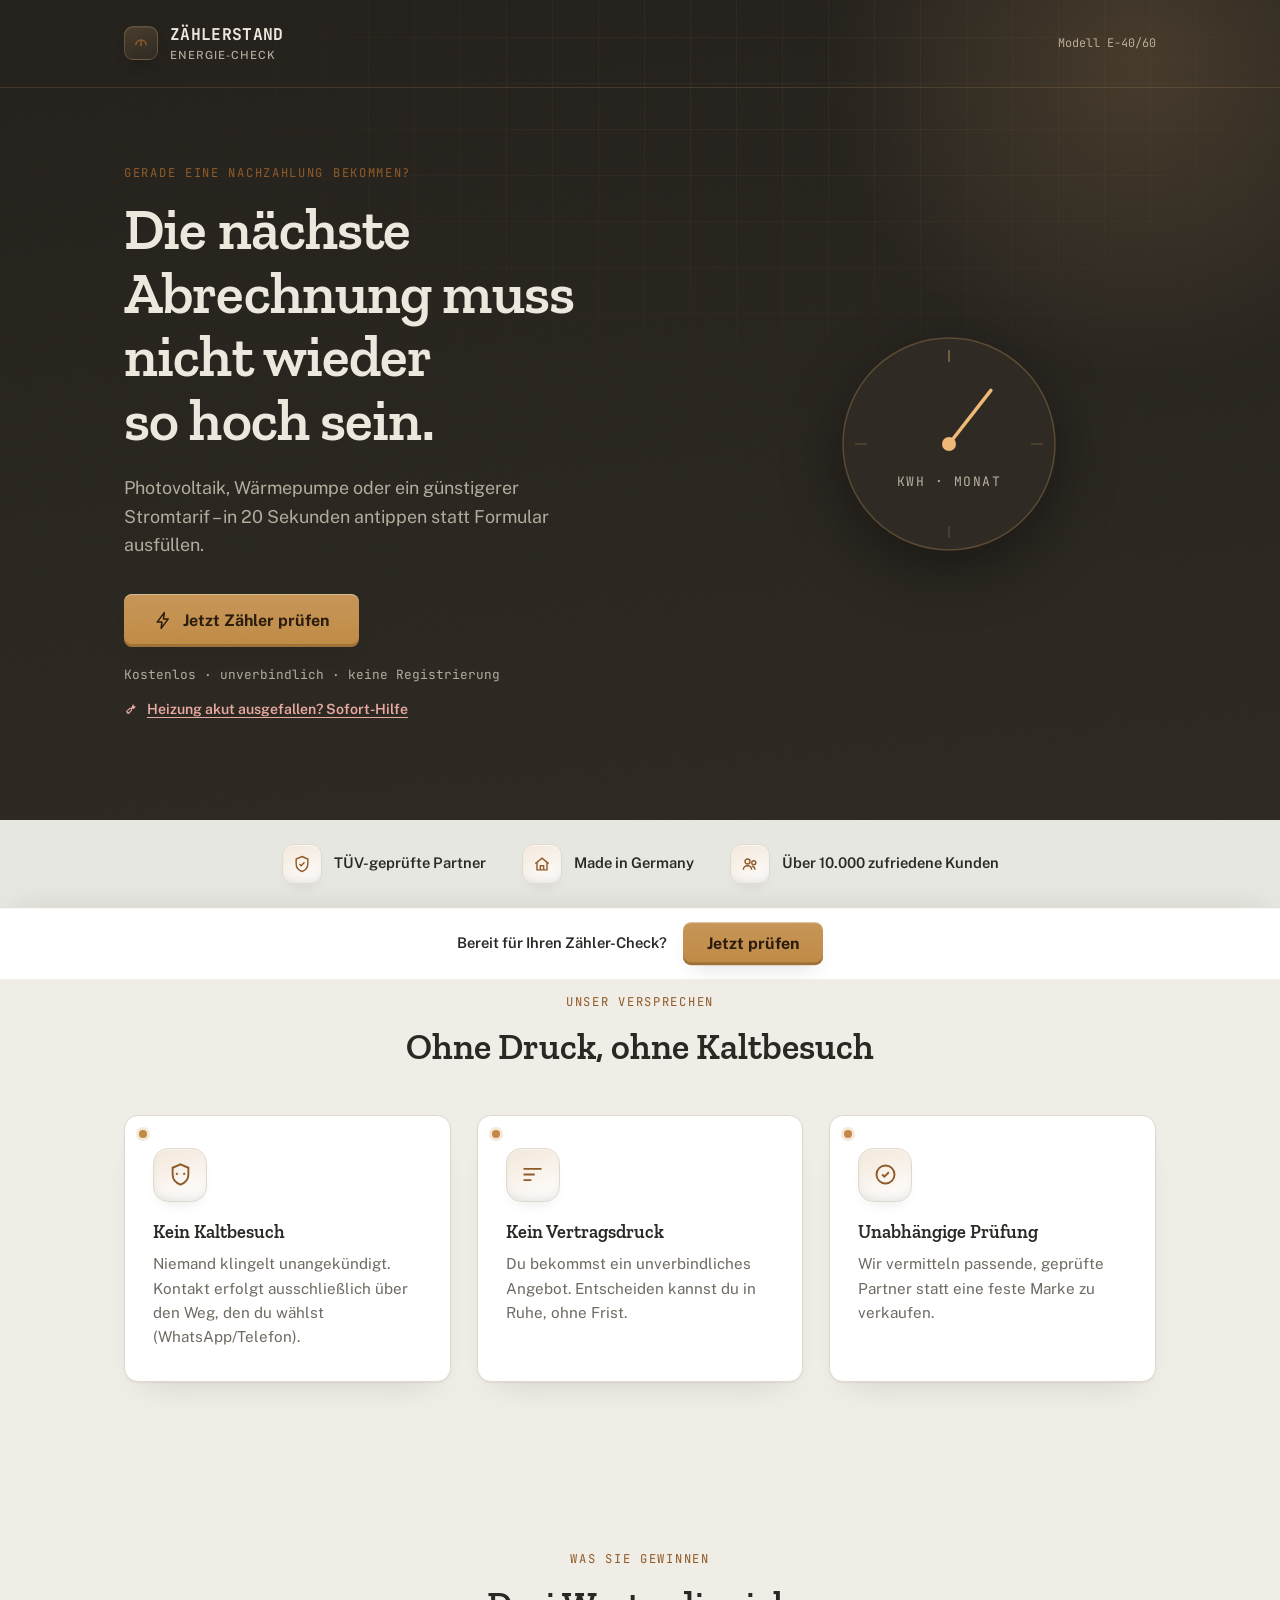
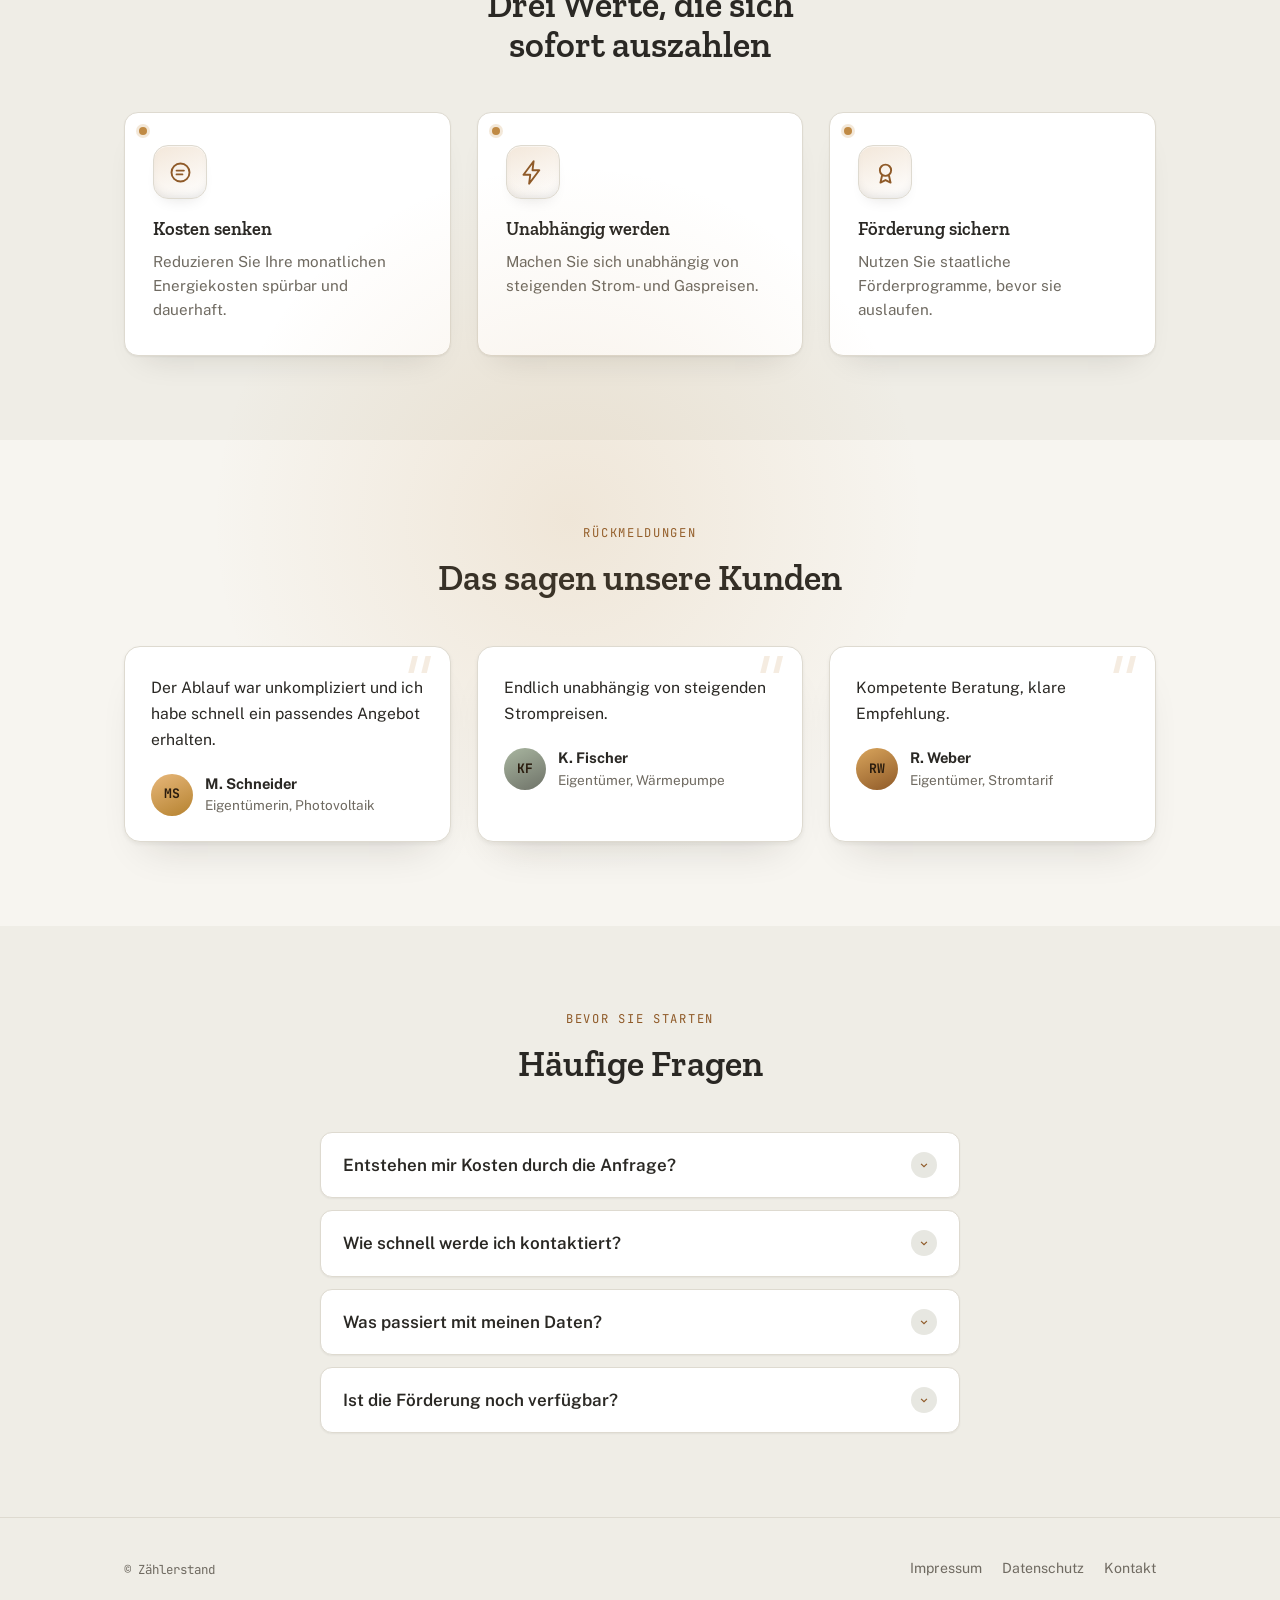
==== public_html/index.html @ 04b2b4ef "Initial commit: Lead-Generator Energie Sofort-Check-Landingpage, PHP/MySQL-Backend mit Qualifizierun" ====
<!doctype html>
<html lang="de">
<head>
<meta charset="utf-8">
<meta name="viewport" content="width=device-width, initial-scale=1">
<title>Zählerstand — Energiekosten senken, in 20 Sekunden geprüft</title>
<meta name="description" content="Finden Sie in 20 Sekunden heraus, ob Sie für Photovoltaik, Wärmepumpe oder einen günstigeren Stromtarif qualifiziert sind.">
<link rel="preconnect" href="https://fonts.googleapis.com">
<link rel="preconnect" href="https://fonts.gstatic.com" crossorigin>
<link href="https://fonts.googleapis.com/css2?family=Zilla+Slab:wght@500;600;700&family=Public+Sans:wght@400;500;600;700&family=JetBrains+Mono:wght@500;700&display=swap" rel="stylesheet">
<link rel="stylesheet" href="assets/css/style.css">

<!-- WhatsApp-Nummer des Vertriebs, international ohne "+" (siehe config/config.php "whatsapp.number") -->
<script>
  window.LEAD_WHATSAPP_NUMMER = "4915112345678"; // TODO: echte Nummer eintragen
</script>

<!-- Tracking: leer lassen = deaktiviert. IDs eintragen, um Meta Pixel / Google Ads
     zu aktivieren (lädt erst nach Cookie-Einwilligung, siehe assets/js/tracking.js) -->
<script>
  window.META_PIXEL_ID = ""; // z.B. "1234567890123456"
  window.GOOGLE_ADS_ID = ""; // z.B. "AW-123456789"
  window.GOOGLE_ADS_CONVERSION_LABEL = ""; // aus Google Ads > Conversions > Tag-Einrichtung
</script>
</head>
<body>

<div class="panel-top">
  <header class="nameplate">
    <div class="container">
      <div class="wordmark">
        <span class="icon-plate mark on-dark">
          <svg viewBox="0 0 24 24" fill="none" stroke="currentColor" stroke-width="1.8"><path d="M5 15a7 7 0 0 1 14 0"/><line x1="12" y1="15" x2="12" y2="9"/><circle cx="12" cy="15" r="1.2" fill="currentColor" stroke="none"/></svg>
        </span>
        <span>ZÄHLERSTAND<small>Energie-Check</small></span>
      </div>
      <span class="model-tag">Modell&nbsp;E&#8209;40/60</span>
    </div>
  </header>

  <header class="hero">
    <div class="container">
      <div>
        <span class="eyebrow" id="hero-eyebrow">Kostenlose Vor-Ort-Prüfung</span>
        <h1 id="hero-headline">Ihr Zählerstand verrät mehr, als Sie denken.</h1>
        <p class="subheadline" id="hero-subheadline">Photovoltaik, Wärmepumpe oder ein günstigerer Stromtarif – in 20 Sekunden antippen statt Formular ausfüllen.</p>
        <button type="button" class="btn btn-primary" id="start-sofort-check">
          <svg viewBox="0 0 24 24" width="19" height="19" fill="none" stroke="currentColor" stroke-width="1.9"><path d="M13 2 4 14h6l-1 8 9-12h-6z" stroke-linejoin="round" stroke-linecap="round"/></svg>
          Jetzt Zähler prüfen
        </button>
        <div class="hero-note">Kostenlos · unverbindlich · keine Registrierung</div>
        <button type="button" class="notfall-link" id="start-notfall">
          <svg viewBox="0 0 24 24" width="15" height="15" fill="none" stroke="currentColor" stroke-width="1.8"><path d="M14.7 6.3a4 4 0 0 1-5.4 5.4L4 17l3 3 5.3-5.3a4 4 0 0 1 5.4-5.4l-2.6 2.6-2-2z" stroke-linejoin="round" stroke-linecap="round"/></svg>
          Heizung akut ausgefallen? Sofort-Hilfe
        </button>
        <p class="sc-social-proof" id="social-proof-counter" hidden></p>
      </div>
      <div class="readout-dial" aria-hidden="true">
        <svg width="240" height="240" viewBox="0 0 240 240">
          <circle cx="120" cy="120" r="106" fill="var(--panel-dark-2)" stroke="rgba(239,184,118,0.25)" stroke-width="1.5"/>
          <g stroke="rgba(239,184,118,0.35)" stroke-width="2">
            <line x1="120" y1="26" x2="120" y2="38"/>
            <line x1="120" y1="202" x2="120" y2="214" opacity="0.4"/>
            <line x1="26" y1="120" x2="38" y2="120" opacity="0.4"/>
            <line x1="202" y1="120" x2="214" y2="120" opacity="0.4"/>
          </g>
          <g style="transform: rotate(38deg); transform-origin: 120px 120px;">
            <line x1="120" y1="120" x2="120" y2="52" stroke="#EFB876" stroke-width="3.5" stroke-linecap="round"/>
          </g>
          <circle cx="120" cy="120" r="7" fill="#EFB876"/>
          <text x="120" y="162" text-anchor="middle" font-family="'JetBrains Mono', monospace" font-size="13" fill="#B7AF9E" letter-spacing="1.5">KWH · MONAT</text>
        </svg>
      </div>
    </div>
  </header>
</div>

<section class="trust-bar">
  <div class="container trust-items">
    <span class="trust-item">
      <span class="icon-plate sm"><svg viewBox="0 0 24 24" fill="none" stroke="currentColor" stroke-width="1.7"><path d="M12 3l7 3v6c0 4.5-3 7.5-7 9-4-1.5-7-4.5-7-9V6z"/><path d="M9 12l2 2 4-4"/></svg></span>
      TÜV-geprüfte Partner
    </span>
    <span class="trust-item">
      <span class="icon-plate sm"><svg viewBox="0 0 24 24" fill="none" stroke="currentColor" stroke-width="1.7"><path d="M4 11.5 12 5l8 6.5"/><path d="M6 10v9h12v-9"/><path d="M10 19v-5h4v5"/></svg></span>
      Made in Germany
    </span>
    <span class="trust-item">
      <span class="icon-plate sm"><svg viewBox="0 0 24 24" fill="none" stroke="currentColor" stroke-width="1.7"><circle cx="9" cy="9" r="3"/><circle cx="16.5" cy="10.5" r="2.4"/><path d="M4 19c0-2.8 2.2-5 5-5s5 2.2 5 5M14.2 14.5c2.2.3 3.8 2.2 3.8 4.5"/></svg></span>
      Über 10.000 zufriedene Kunden
    </span>
  </div>
</section>

<section class="section reveal">
  <div class="container">
    <div class="section-head">
      <span class="eyebrow">Unser Versprechen</span>
      <h2>Ohne Druck, ohne Kaltbesuch</h2>
    </div>
    <div class="benefits-grid">
      <div class="benefit-card">
        <span class="icon-plate"><svg viewBox="0 0 24 24" fill="none" stroke="currentColor" stroke-width="1.7"><path d="M12 3l7 3v6c0 4.5-3 7.5-7 9-4-1.5-7-4.5-7-9V6z"/><path d="M9.5 12l-1.5-1"/><path d="M14.5 12l1.5-1"/></svg></span>
        <h3>Kein Kaltbesuch</h3>
        <p>Niemand klingelt unangekündigt. Kontakt erfolgt ausschließlich über den Weg, den du wählst (WhatsApp/Telefon).</p>
      </div>
      <div class="benefit-card">
        <span class="icon-plate"><svg viewBox="0 0 24 24" fill="none" stroke="currentColor" stroke-width="1.7"><path d="M4 7h16M4 12h10M4 17h7"/></svg></span>
        <h3>Kein Vertragsdruck</h3>
        <p>Du bekommst ein unverbindliches Angebot. Entscheiden kannst du in Ruhe, ohne Frist.</p>
      </div>
      <div class="benefit-card">
        <span class="icon-plate"><svg viewBox="0 0 24 24" fill="none" stroke="currentColor" stroke-width="1.7"><circle cx="12" cy="12" r="8"/><path d="M9 12l2 2 4-4"/></svg></span>
        <h3>Unabhängige Prüfung</h3>
        <p>Wir vermitteln passende, geprüfte Partner statt eine feste Marke zu verkaufen.</p>
      </div>
    </div>
  </div>
</section>

<section class="section reveal">
  <div class="container">
    <div class="section-head">
      <span class="eyebrow">Was Sie gewinnen</span>
      <h2>Drei Werte, die sich sofort auszahlen</h2>
    </div>
    <div class="benefits-grid">
      <div class="benefit-card">
        <span class="icon-plate"><svg viewBox="0 0 24 24" fill="none" stroke="currentColor" stroke-width="1.7"><circle cx="12" cy="12" r="8"/><path d="M8.5 10.3h6.5M8.5 13.7h5.2" stroke-linecap="round"/></svg></span>
        <h3>Kosten senken</h3>
        <p>Reduzieren Sie Ihre monatlichen Energiekosten spürbar und dauerhaft.</p>
      </div>
      <div class="benefit-card">
        <span class="icon-plate"><svg viewBox="0 0 24 24" fill="none" stroke="currentColor" stroke-width="1.7"><path d="M13 2 4 14h6l-1 8 9-12h-6z" stroke-linejoin="round" stroke-linecap="round"/></svg></span>
        <h3>Unabhängig werden</h3>
        <p>Machen Sie sich unabhängig von steigenden Strom- und Gaspreisen.</p>
      </div>
      <div class="benefit-card">
        <span class="icon-plate"><svg viewBox="0 0 24 24" fill="none" stroke="currentColor" stroke-width="1.7"><circle cx="12" cy="10" r="5"/><path d="M9 14.5 7.5 21l4.5-2.3 4.5 2.3-1.5-6.5" stroke-linejoin="round"/></svg></span>
        <h3>Förderung sichern</h3>
        <p>Nutzen Sie staatliche Förderprogramme, bevor sie auslaufen.</p>
      </div>
    </div>
  </div>
</section>

<section class="section section--tint reveal">
  <div class="container">
    <div class="section-head">
      <span class="eyebrow">Rückmeldungen</span>
      <h2>Das sagen unsere Kunden</h2>
    </div>
    <div class="testimonials">
      <div class="stub">
        <span class="quote-mark">&rdquo;</span>
        <p class="quote">Der Ablauf war unkompliziert und ich habe schnell ein passendes Angebot erhalten.</p>
        <div class="stub-person">
          <span class="avatar" style="background: linear-gradient(155deg, #E7B77A, #B5822F);">MS</span>
          <span class="who"><strong>M. Schneider</strong><span>Eigentümerin, Photovoltaik</span></span>
        </div>
      </div>
      <div class="stub">
        <span class="quote-mark">&rdquo;</span>
        <p class="quote">Endlich unabhängig von steigenden Strompreisen.</p>
        <div class="stub-person">
          <span class="avatar" style="background: linear-gradient(155deg, #A9B6A0, #6E7268);">KF</span>
          <span class="who"><strong>K. Fischer</strong><span>Eigentümer, Wärmepumpe</span></span>
        </div>
      </div>
      <div class="stub">
        <span class="quote-mark">&rdquo;</span>
        <p class="quote">Kompetente Beratung, klare Empfehlung.</p>
        <div class="stub-person">
          <span class="avatar" style="background: linear-gradient(155deg, #D9A55C, #8F5A28);">RW</span>
          <span class="who"><strong>R. Weber</strong><span>Eigentümer, Stromtarif</span></span>
        </div>
      </div>
    </div>
  </div>
</section>

<section class="section reveal">
  <div class="container">
    <div class="section-head">
      <span class="eyebrow">Bevor Sie starten</span>
      <h2>Häufige Fragen</h2>
    </div>
    <div class="faq-panel">
      <details class="faq-item">
        <summary>Entstehen mir Kosten durch die Anfrage?<span class="faq-chevron"><svg viewBox="0 0 24 24" width="14" height="14" fill="none" stroke="currentColor" stroke-width="2"><path d="M7 10l5 5 5-5"/></svg></span></summary>
        <p>Nein, die Prüfung ist für Sie vollständig kostenlos und unverbindlich.</p>
      </details>
      <details class="faq-item">
        <summary>Wie schnell werde ich kontaktiert?<span class="faq-chevron"><svg viewBox="0 0 24 24" width="14" height="14" fill="none" stroke="currentColor" stroke-width="2"><path d="M7 10l5 5 5-5"/></svg></span></summary>
        <p>In der Regel meldet sich ein Berater innerhalb von 1–2 Werktagen telefonisch oder per WhatsApp bei Ihnen.</p>
      </details>
      <details class="faq-item">
        <summary>Was passiert mit meinen Daten?<span class="faq-chevron"><svg viewBox="0 0 24 24" width="14" height="14" fill="none" stroke="currentColor" stroke-width="2"><path d="M7 10l5 5 5-5"/></svg></span></summary>
        <p>Ihre Daten werden ausschließlich zur Bearbeitung Ihrer Anfrage verwendet. Details finden Sie in der <a href="datenschutz.html">Datenschutzerklärung</a>.</p>
      </details>
      <details class="faq-item">
        <summary>Ist die Förderung noch verfügbar?<span class="faq-chevron"><svg viewBox="0 0 24 24" width="14" height="14" fill="none" stroke="currentColor" stroke-width="2"><path d="M7 10l5 5 5-5"/></svg></span></summary>
        <p>Die Verfügbarkeit staatlicher Förderprogramme kann sich ändern – ein Berater prüft dies individuell für Sie.</p>
      </details>
    </div>
  </div>
</section>

<footer class="site-footer">
  <div class="container">
    <span class="credit">© Zählerstand</span>
    <nav>
      <a href="impressum.html">Impressum</a>
      <a href="datenschutz.html">Datenschutz</a>
      <a href="mailto:kontakt@example.de">Kontakt</a>
    </nav>
  </div>
</footer>

<!-- Sticky-CTA: erscheint erst, nachdem der Hero-Button aus dem Blickfeld ist -->
<div class="sticky-cta" id="sticky-cta">
  <span>Bereit für Ihren Zähler-Check?</span>
  <button type="button" class="btn btn-primary" id="sticky-cta-btn">Jetzt prüfen</button>
</div>

<!-- Sofort-Check: Vollbild-Tap-Ablauf statt klassischem Formular -->
<div class="sofort-check-overlay" id="sofort-check" hidden>
  <button type="button" class="sc-close" id="sc-close" aria-label="Schließen">✕</button>
  <div class="sc-progress"><span class="sc-progress-bar" id="sc-progress-bar"></span></div>

  <div class="sc-step" data-step="wohnsituation">
    <h2>Bist du Eigentümer:in deiner Immobilie?</h2>
    <div class="sc-tap-grid">
      <button type="button" class="sc-tap" data-value="eigentuemer">
        <span class="icon-plate sm"><svg viewBox="0 0 24 24" fill="none" stroke="currentColor" stroke-width="1.7"><path d="M4 11.5 12 5l8 6.5"/><path d="M6 10v9h12v-9"/><path d="M10 19v-5h4v5"/></svg></span>
        Ja, Eigentümer:in
      </button>
      <button type="button" class="sc-tap" data-value="mieter">
        <span class="icon-plate sm"><svg viewBox="0 0 24 24" fill="none" stroke="currentColor" stroke-width="1.7"><circle cx="8" cy="8" r="3.2"/><path d="M10.3 10.3 19 19m-3 0 2-2m-6-1 2-2"/></svg></span>
        Nein, Mieter:in
      </button>
    </div>
  </div>

  <div class="sc-step" data-step="baujahr" hidden>
    <h2>Baujahr deiner Immobilie?</h2>
    <p class="sc-sub">Damit wir passende Förderungen für dein Baujahr finden.</p>
    <div class="sc-tap-grid">
      <button type="button" class="sc-tap" data-value="vor-1980">vor 1980</button>
      <button type="button" class="sc-tap" data-value="1980-2000">1980–2000</button>
      <button type="button" class="sc-tap" data-value="nach-2000">nach 2000</button>
    </div>
  </div>

  <div class="sc-step" data-step="alter" hidden>
    <h2>Wie alt bist du?</h2>
    <div class="sc-tap-grid">
      <button type="button" class="sc-tap" data-value="unter40">unter 40</button>
      <button type="button" class="sc-tap" data-value="40-60">40–60</button>
      <button type="button" class="sc-tap" data-value="ueber60">über 60</button>
    </div>
  </div>

  <div class="sc-step" data-step="interesse" hidden>
    <h2>Woran hast du Interesse?</h2>
    <div class="sc-tap-grid">
      <button type="button" class="sc-tap" data-value="photovoltaik">
        <span class="icon-plate sm"><svg viewBox="0 0 24 24" fill="none" stroke="currentColor" stroke-width="1.7"><circle cx="12" cy="12" r="4"/><path d="M12 3v3M12 18v3M4 12h3M17 12h3M6 6l2 2M16 16l2 2M6 18l2-2M16 8l2-2" stroke-linecap="round"/></svg></span>
        Photovoltaik
      </button>
      <button type="button" class="sc-tap" data-value="waermepumpe">
        <span class="icon-plate sm"><svg viewBox="0 0 24 24" fill="none" stroke="currentColor" stroke-width="1.7"><path d="M12 3c2.8 3.6-2.6 4.6-1 8.2 1.4 2.9 4.2 1.5 3.6-1.7 1.8 1.4 2.3 5.4-1.3 7.2-4.4 2.4-8-.9-7.1-5.3.5-2.2 1.8-4 5.8-8.4z"/></svg></span>
        Wärmepumpe
      </button>
      <button type="button" class="sc-tap" data-value="stromtarif">
        <span class="icon-plate sm"><svg viewBox="0 0 24 24" fill="none" stroke="currentColor" stroke-width="1.7"><path d="M13 2 4 14h6l-1 8 9-12h-6z" stroke-linejoin="round" stroke-linecap="round"/></svg></span>
        Stromtarif
      </button>
      <button type="button" class="sc-tap" data-value="landwirtschaft">
        <span class="icon-plate sm"><svg viewBox="0 0 24 24" fill="none" stroke="currentColor" stroke-width="1.7"><path d="M4 20V10l8-6 8 6v10" stroke-linejoin="round"/><path d="M9 20v-6h6v6" stroke-linejoin="round"/></svg></span>
        Landwirtschaft/Betrieb
      </button>
      <button type="button" class="sc-tap" data-value="vermieter">
        <span class="icon-plate sm"><svg viewBox="0 0 24 24" fill="none" stroke="currentColor" stroke-width="1.7"><rect x="4" y="4" width="16" height="16" rx="1.5"/><path d="M8 8h.01M12 8h.01M16 8h.01M8 12h.01M12 12h.01M16 12h.01M8 16h.01M12 16h.01"/></svg></span>
        Vermieter/Mieterstrom
      </button>
      <button type="button" class="sc-tap" data-value="sonstiges">
        <span class="icon-plate sm"><svg viewBox="0 0 24 24" fill="none" stroke="currentColor" stroke-width="1.7"><path d="M9 18h6M10 21h4M12 3a6 6 0 0 0-3.5 10.9c.6.4 1 1.1 1 1.9v.2h5v-.2c0-.8.4-1.5 1-1.9A6 6 0 0 0 12 3Z" stroke-linecap="round" stroke-linejoin="round"/></svg></span>
        Sonstiges
      </button>
    </div>
  </div>

  <div class="sc-step" data-step="energiekosten" hidden>
    <h2>Wie hoch sind deine monatlichen Energiekosten aktuell?</h2>
    <div class="sc-tap-grid">
      <button type="button" class="sc-tap" data-value="unter-50">unter 50 €</button>
      <button type="button" class="sc-tap" data-value="50-100">50–100 €</button>
      <button type="button" class="sc-tap" data-value="100-150">100–150 €</button>
      <button type="button" class="sc-tap" data-value="150-200">150–200 €</button>
      <button type="button" class="sc-tap" data-value="200-250">200–250 €</button>
      <button type="button" class="sc-tap" data-value="ueber-250">über 250 €</button>
    </div>
  </div>

  <div class="sc-step sc-value-reveal" data-step="ergebnis" hidden>
    <h2>Dein Zählerstand</h2>
    <div class="readout">
      <div class="readout-label">Geschätzte Ersparnis</div>
      <p class="sc-ersparnis" id="sc-ersparnis">–</p>
    </div>
    <p class="sc-disclaimer">Unverbindliche Schätzung. Die tatsächliche Ersparnis hängt von deiner individuellen Situation ab.</p>
    <button type="button" class="btn btn-primary" id="sc-weiter-zu-kontakt">Ergebnis sichern</button>
  </div>

  <div class="sc-step" data-step="kontakt" hidden>
    <h2>Wohin sollen wir dein Ergebnis schicken?</h2>
    <form id="sc-kontakt-form" novalidate>
      <div class="honeypot" aria-hidden="true">
        <label for="sc-website">Website</label>
        <input type="text" id="sc-website" name="website" tabindex="-1" autocomplete="off">
      </div>

      <label for="sc-vorname">Vorname</label>
      <input type="text" id="sc-vorname" name="vorname" required autocomplete="given-name">

      <label for="sc-plz">Postleitzahl</label>
      <input type="text" id="sc-plz" name="plz" inputmode="numeric" pattern="\d{4,5}" maxlength="5" required autocomplete="postal-code">

      <label for="sc-telefon">Telefonnummer</label>
      <input type="tel" id="sc-telefon" name="telefon" required placeholder="0151 23456789" autocomplete="tel">

      <label class="checkbox-label">
        <input type="checkbox" id="sc-datenschutz" name="datenschutz_ok" value="1" required>
        Ich habe die <a href="datenschutz.html" target="_blank">Datenschutzerklärung</a> gelesen und bin mit der Kontaktaufnahme (auch per WhatsApp/Telefon) einverstanden. *
      </label>

      <button type="submit" class="btn btn-whatsapp">
        <svg viewBox="0 0 24 24" width="18" height="18" fill="currentColor"><path d="M12 2a10 10 0 0 0-8.6 15L2 22l5.2-1.4A10 10 0 1 0 12 2Zm0 18a8 8 0 0 1-4.1-1.1l-.3-.2-3 .8.8-2.9-.2-.3A8 8 0 1 1 12 20Z"/></svg>
        Per WhatsApp sichern
      </button>
      <p id="sc-feedback" role="status"></p>
    </form>
  </div>

  <div class="sc-step sc-success" data-step="erfolg" hidden>
    <span class="icon-plate" style="margin: 0 auto 16px;"><svg viewBox="0 0 24 24" fill="none" stroke="currentColor" stroke-width="1.7"><path d="M5 13l4 4L19 7" stroke-linecap="round" stroke-linejoin="round"/></svg></span>
    <h2>Fast geschafft!</h2>
    <p>Dein Ergebnis wurde gespeichert. Falls sich WhatsApp nicht automatisch geöffnet hat, tippe hier:</p>
    <a href="#" id="sc-whatsapp-link" class="btn btn-whatsapp" target="_blank" rel="noopener">WhatsApp öffnen</a>

    <div class="referral-box" id="referral-box" hidden>
      <p class="referral-text">Kennst du jemanden mit ähnlichem Bedarf? Teile deinen persönlichen Link:</p>
      <div class="referral-link-row">
        <input type="text" id="referral-share-link" readonly>
        <button type="button" class="btn btn-secondary" id="referral-copy-btn">Kopieren</button>
      </div>
    </div>
  </div>

  <div class="sc-step sc-exit" data-step="nicht-qualifiziert" hidden>
    <h2>Danke für dein Interesse!</h2>
    <p id="sc-exit-text">Aktuell richten wir uns an eine andere Zielgruppe. Schau gern später wieder vorbei.</p>
  </div>
</div>

<div class="sc-exit-intent" id="sc-exit-intent" hidden>
  <p>Lieber direkt weitermachen?</p>
  <a href="#" id="sc-exit-intent-whatsapp" class="btn btn-whatsapp" target="_blank" rel="noopener">Per WhatsApp fragen</a>
  <button type="button" id="sc-exit-intent-close" class="btn btn-secondary">Weiter hier</button>
</div>

<script src="assets/js/sofort-check.js"></script>
<script src="assets/js/enhance.js"></script>
<script src="assets/js/tracking.js"></script>
</body>
</html>
---- public_html/assets/css/style.css ----
:root {
  --paper: #EFEDE6;
  --surface: #F7F5F0;
  --surface-raised: #FFFFFF;
  --ink: #2A2824;
  --ink-muted: #6F6A61;
  --accent: #C08A44;
  --accent-strong: #8F5A28;
  --secondary: #6E7268;
  --secondary-tint: #E7E7E1;
  --border: #DEDAD0;
  --border-strong: #C9C3B4;
  --panel-dark: #24211C;
  --panel-dark-2: #2E2A23;
  --on-dark: #EDE8DD;
  --on-dark-muted: #B2AB9C;
  --shadow-a: rgba(30, 26, 18, 0.06);
  --shadow-b: rgba(30, 26, 18, 0.16);
  --whatsapp: #2E7D5B;

  --font-display: 'Zilla Slab', Georgia, 'Times New Roman', serif;
  --font-body: 'Public Sans', -apple-system, BlinkMacSystemFont, 'Segoe UI', Roboto, sans-serif;
  --font-mono: 'JetBrains Mono', 'SFMono-Regular', Consolas, monospace;
}

@media (prefers-color-scheme: dark) {
  :root:not([data-theme="light"]) {
    --paper: #17150F;
    --surface: #1E1B15;
    --surface-raised: #26221B;
    --ink: #EEE8DA;
    --ink-muted: #A79E8C;
    --accent: #D89A54;
    --accent-strong: #EFB876;
    --secondary: #8B9186;
    --secondary-tint: #262920;
    --border: #38332A;
    --border-strong: #4A4335;
    --panel-dark: #100E0A;
    --panel-dark-2: #1A1712;
    --on-dark: #F1ECDF;
    --on-dark-muted: #B7AF9E;
    --shadow-a: rgba(0, 0, 0, 0.35);
    --shadow-b: rgba(0, 0, 0, 0.55);
  }
}
:root[data-theme="dark"] {
  --paper: #17150F; --surface: #1E1B15; --surface-raised: #26221B; --ink: #EEE8DA; --ink-muted: #A79E8C;
  --accent: #D89A54; --accent-strong: #EFB876; --secondary: #8B9186; --secondary-tint: #262920;
  --border: #38332A; --border-strong: #4A4335; --panel-dark: #100E0A; --panel-dark-2: #1A1712;
  --on-dark: #F1ECDF; --on-dark-muted: #B7AF9E; --shadow-a: rgba(0,0,0,0.35); --shadow-b: rgba(0,0,0,0.55);
}

* { box-sizing: border-box; }
body { margin: 0; background: var(--paper); color: var(--ink); font-family: var(--font-body); line-height: 1.55; font-size: 17px; }
a { color: var(--accent-strong); text-decoration: none; }
a:hover { color: var(--ink); }
h1, h2, h3 { font-family: var(--font-display); font-weight: 600; line-height: 1.1; text-wrap: balance; margin: 0; }
p { margin: 0; }
button { font-family: inherit; }
:focus-visible { outline: 2px solid var(--accent); outline-offset: 3px; }

.container { max-width: 1080px; margin: 0 auto; padding: 0 24px; }
.eyebrow { display: block; font-family: var(--font-mono); font-size: 0.76rem; letter-spacing: 0.14em; text-transform: uppercase; color: var(--accent-strong); margin-bottom: 16px; }

/* ---- fine grain texture over the whole page ---- */
body::before {
  content: ""; position: fixed; inset: 0; z-index: 2000; pointer-events: none; opacity: 0.03; mix-blend-mode: overlay;
  background-image: url("data:image/svg+xml,%3Csvg xmlns='http://www.w3.org/2000/svg' width='140' height='140'%3E%3Cfilter id='n'%3E%3CfeTurbulence type='fractalNoise' baseFrequency='0.85' numOctaves='2' stitchTiles='stitch'/%3E%3C/filter%3E%3Crect width='100%25' height='100%25' filter='url(%23n)'/%3E%3C/svg%3E");
}

/* ---- Icon plates: shared visual language for every icon on the page ---- */
.icon-plate {
  display: inline-flex; align-items: center; justify-content: center; flex-shrink: 0;
  width: 54px; height: 54px; border-radius: 15px;
  background: linear-gradient(160deg, color-mix(in oklab, var(--accent) 20%, var(--surface-raised)), var(--surface-raised));
  border: 1px solid var(--border);
  box-shadow: inset 0 1px 0 rgba(255,255,255,0.5), inset 0 -7px 12px -7px rgba(0,0,0,0.14), 0 8px 16px -10px var(--shadow-b);
  color: var(--accent-strong);
}
.icon-plate svg { width: 27px; height: 27px; }
.icon-plate.sm { width: 40px; height: 40px; border-radius: 11px; }
.icon-plate.sm svg { width: 20px; height: 20px; }
.icon-plate.mark { width: 34px; height: 34px; border-radius: 9px; }
.icon-plate.mark svg { width: 18px; height: 18px; }
.icon-plate.on-dark { background: linear-gradient(160deg, rgba(239,184,118,0.18), var(--panel-dark-2)); border-color: rgba(239,184,118,0.25); box-shadow: inset 0 1px 0 rgba(255,255,255,0.08), 0 8px 16px -10px rgba(0,0,0,0.6); }

/* ---- Buttons ---- */
.btn {
  appearance: none; border: none; cursor: pointer; display: inline-flex; align-items: center; justify-content: center; gap: 10px;
  font-weight: 700; font-size: 1rem; color: #2A1C0E; text-decoration: none;
  background: linear-gradient(180deg, color-mix(in oklab, var(--accent) 92%, white 10%), var(--accent));
  padding: 17px 30px; border-radius: 8px;
  box-shadow: inset 0 1px 0 rgba(255,255,255,0.35), inset 0 -3px 0 rgba(0,0,0,0.18), 0 10px 22px -10px var(--shadow-b);
  transition: transform 0.08s ease, box-shadow 0.08s ease, filter 0.15s ease;
}
.btn:hover { filter: brightness(1.04); }
.btn:active { transform: translateY(2px); box-shadow: inset 0 2px 4px rgba(0,0,0,0.3); }
.btn-primary { background: linear-gradient(180deg, color-mix(in oklab, var(--accent) 92%, white 10%), var(--accent)); color: #2A1C0E; }
.btn-secondary { background: transparent; color: var(--ink-muted); box-shadow: inset 0 0 0 1.5px var(--border-strong); }
.btn-secondary:hover { color: var(--ink); box-shadow: inset 0 0 0 1.5px var(--ink-muted); filter: none; }
.btn-whatsapp { background: var(--whatsapp); color: #fff; box-shadow: inset 0 1px 0 rgba(255,255,255,0.25), 0 10px 22px -10px var(--shadow-b); }
.btn-whatsapp:hover { filter: brightness(1.08); }

.sc-social-proof { margin-top: 18px; font-family: var(--font-mono); font-size: 0.82rem; color: var(--on-dark-muted); }

@media (prefers-reduced-motion: reduce) { * { transition: none !important; animation: none !important; } }

/* ---- Header + Hero: one dark panel ---- */
.panel-top { background: linear-gradient(175deg, var(--panel-dark), var(--panel-dark-2)); color: var(--on-dark); position: relative; overflow: hidden; }
.panel-top::before {
  content: ""; position: absolute; inset: 0;
  background-image: repeating-linear-gradient(0deg, rgba(239,184,118,0.05) 0 1px, transparent 1px 46px), repeating-linear-gradient(90deg, rgba(239,184,118,0.05) 0 1px, transparent 1px 46px);
  mask-image: radial-gradient(ellipse 70% 60% at 60% 10%, black 20%, transparent 72%);
}
.panel-top::after {
  content: ""; position: absolute; width: 640px; height: 640px; border-radius: 50%;
  background: radial-gradient(circle, rgba(239,184,118,0.16), transparent 70%);
  top: -260px; right: -180px; pointer-events: none;
}
.nameplate { position: relative; padding: 22px 0; border-bottom: 1px solid rgba(239,184,118,0.14); }
.nameplate .container { display: flex; align-items: center; justify-content: space-between; }
.wordmark { display: flex; align-items: center; gap: 12px; font-family: var(--font-mono); font-weight: 700; letter-spacing: 0.02em; font-size: 1.02rem; }
.wordmark small { display: block; font-family: var(--font-body); font-weight: 500; color: var(--on-dark-muted); font-size: 0.7rem; letter-spacing: 0.09em; text-transform: uppercase; }
.model-tag { font-family: var(--font-mono); font-size: 0.74rem; color: var(--on-dark-muted); }

.hero { position: relative; padding: 76px 0 96px; text-align: left; }
.hero .container { display: grid; grid-template-columns: 1.15fr 0.85fr; gap: 56px; align-items: center; }
.hero h1 { font-size: clamp(2.5rem, 5vw, 3.6rem); letter-spacing: -0.015em; margin-bottom: 22px; }
.hero .subheadline { font-size: 1.12rem; color: var(--on-dark-muted); max-width: 44ch; margin-bottom: 34px; line-height: 1.6; opacity: 1; }
.hero-note { margin-top: 18px; font-family: var(--font-mono); font-size: 0.8rem; color: var(--on-dark-muted); }
.notfall-link {
  display: inline-flex; align-items: center; gap: 8px; margin-top: 16px; background: none; border: none; cursor: pointer;
  color: #E7A9A0; font-size: 0.88rem; font-weight: 600; text-decoration: underline; text-underline-offset: 3px; padding: 0;
}
.notfall-link:hover { color: #F2C4BD; }
.readout-dial { display: flex; justify-content: center; }
.readout-dial svg { filter: drop-shadow(0 18px 30px rgba(0,0,0,0.4)); }

/* ---- Trust bar ---- */
.trust-bar { background: var(--secondary-tint); border-bottom: 1px solid var(--border); padding: 24px 0; }
.trust-items { display: flex; flex-wrap: wrap; gap: 36px; justify-content: center; }
.trust-item { display: flex; align-items: center; gap: 12px; font-size: 0.92rem; font-weight: 600; color: var(--ink); }

/* ---- Sections / reveal-on-scroll ---- */
.section { padding: 84px 0; position: relative; }
.section-head { text-align: center; max-width: 48ch; margin: 0 auto 48px; }
.section-head .eyebrow { text-align: center; }
.section-head h2 { font-size: clamp(1.7rem, 3.2vw, 2.25rem); }
.section--tint { background: var(--surface); }
.section--tint::before {
  content: ""; position: absolute; width: 720px; height: 720px; border-radius: 50%;
  background: radial-gradient(circle, color-mix(in oklab, var(--accent) 14%, transparent), transparent 70%);
  top: -280px; left: 50%; transform: translateX(-60%); pointer-events: none;
}

.reveal { opacity: 0; transform: translateY(18px); transition: opacity 0.6s ease, transform 0.6s ease; }
.reveal.is-visible { opacity: 1; transform: none; }
@media (prefers-reduced-motion: reduce) { .reveal { opacity: 1; transform: none; } }

/* ---- Benefits ---- */
.benefits-grid { display: grid; grid-template-columns: repeat(auto-fit, minmax(240px, 1fr)); gap: 26px; }
.benefit-card {
  background: var(--surface-raised); border: 1px solid var(--border); border-radius: 14px; padding: 32px 28px; position: relative;
  box-shadow: 0 1px 2px var(--shadow-a), 0 18px 32px -20px var(--shadow-b);
}
.benefit-card::before {
  content: ""; position: absolute; top: 14px; left: 14px; width: 8px; height: 8px; border-radius: 50%;
  background: var(--accent); box-shadow: 0 0 0 3px color-mix(in oklab, var(--accent) 20%, transparent);
}
.benefit-card .icon-plate { margin-bottom: 20px; }
.benefit-card h3 { font-size: 1.15rem; margin-bottom: 10px; }
.benefit-card p { color: var(--ink-muted); font-size: 0.95rem; line-height: 1.6; }

/* ---- Testimonials ---- */
.testimonials { display: grid; grid-template-columns: repeat(auto-fit, minmax(250px, 1fr)); gap: 26px; }
.stub { background: var(--surface-raised); border: 1px solid var(--border); border-radius: 16px; padding: 28px 26px 24px; position: relative; overflow: hidden;
  box-shadow: 0 2px 4px var(--shadow-a), 0 24px 40px -22px var(--shadow-b); }
.stub .quote-mark { position: absolute; top: -6px; right: 16px; font-family: var(--font-display); font-size: 5rem; color: color-mix(in oklab, var(--accent) 16%, transparent); line-height: 1; user-select: none; }
.stub p.quote { font-size: 0.98rem; line-height: 1.65; color: var(--ink); position: relative; margin-bottom: 20px; }
.stub-person { display: flex; align-items: center; gap: 12px; }
.avatar { width: 42px; height: 42px; border-radius: 50%; display: flex; align-items: center; justify-content: center; font-family: var(--font-mono); font-weight: 700; font-size: 0.82rem; color: #2A1C0E; flex-shrink: 0; }
.stub-person .who { font-size: 0.85rem; }
.stub-person .who strong { display: block; font-size: 0.92rem; }
.stub-person .who span { color: var(--ink-muted); }

/* ---- FAQ ---- */
.faq-panel { max-width: 64ch; margin: 0 auto; display: grid; gap: 12px; }
.faq-item { background: var(--surface-raised); border: 1px solid var(--border); border-radius: 12px; overflow: hidden; box-shadow: 0 1px 2px var(--shadow-a); }
.faq-item summary { cursor: pointer; padding: 19px 22px; font-weight: 600; display: flex; align-items: center; justify-content: space-between; gap: 16px; list-style: none; }
.faq-item summary::-webkit-details-marker { display: none; }
.faq-chevron { width: 26px; height: 26px; border-radius: 50%; background: var(--secondary-tint); display: flex; align-items: center; justify-content: center; flex-shrink: 0; transition: transform 0.25s ease; color: var(--accent-strong); }
.faq-item[open] .faq-chevron { transform: rotate(180deg); }
.faq-item p { padding: 0 22px 20px; color: var(--ink-muted); font-size: 0.94rem; line-height: 1.6; }

/* ---- Footer ---- */
.site-footer { padding: 40px 0; border-top: 1px solid var(--border); }
.site-footer .container { display: flex; flex-wrap: wrap; gap: 18px; justify-content: space-between; align-items: center; }
.site-footer nav { display: flex; gap: 20px; font-size: 0.88rem; }
.site-footer nav a { color: var(--ink-muted); }
.site-footer nav a:hover { color: var(--accent-strong); }
.site-footer .credit { font-family: var(--font-mono); font-size: 0.78rem; color: var(--ink-muted); }

/* ---- Sticky mini-CTA (appears after scrolling past the hero) ---- */
.sticky-cta {
  position: fixed; left: 0; right: 0; bottom: 0; z-index: 900;
  background: var(--surface-raised); border-top: 1px solid var(--border);
  box-shadow: 0 -12px 30px -18px var(--shadow-b);
  padding: 14px 20px; display: flex; align-items: center; justify-content: center; gap: 16px;
  transform: translateY(110%); transition: transform 0.3s ease;
}
.sticky-cta.is-visible { transform: translateY(0); }
.sticky-cta span { font-weight: 600; font-size: 0.92rem; display: none; }
.sticky-cta .btn { padding: 12px 24px; }
@media (min-width: 620px) { .sticky-cta span { display: inline; } }

/* ---- Honeypot ---- */
.honeypot { position: absolute; left: -9999px; width: 1px; height: 1px; overflow: hidden; }
.checkbox-label { display: flex; gap: 8px; align-items: flex-start; font-weight: 400; font-size: 0.85rem; text-align: left; color: var(--ink-muted); }
.checkbox-label input { margin-top: 4px; }

/* ---- Sofort-Check: Vollbild-Tap-Ablauf ---- */
.sofort-check-overlay { position: fixed; inset: 0; background: var(--paper); z-index: 1000; display: flex; flex-direction: column; align-items: center; justify-content: center; padding: 32px 24px; overflow-y: auto; }
.sofort-check-overlay[hidden] { display: none; }
.sc-close { position: absolute; top: 18px; right: 18px; background: var(--surface-raised); border: 1px solid var(--border); color: var(--ink-muted); width: 38px; height: 38px; border-radius: 50%; cursor: pointer; font-size: 1rem; }
.sc-close:hover { color: var(--ink); }
.sc-progress { position: absolute; top: 0; left: 0; right: 0; height: 4px; background: var(--border); }
.sc-progress[hidden] { display: none; }
.sc-progress-bar { display: block; height: 100%; background: var(--accent); transition: width 0.3s ease; width: 0; }

.sc-step { width: 100%; max-width: 440px; text-align: center; }
.sc-step[hidden] { display: none; }
.sc-step h2 { font-size: 1.55rem; margin-bottom: 8px; }

.sc-tap-grid { display: grid; gap: 12px; }
.sc-tap {
  appearance: none; width: 100%; min-height: 62px; display: flex; align-items: center; justify-content: center; gap: 14px; padding: 0 18px;
  font-size: 1.02rem; font-weight: 600; color: var(--ink); background: var(--surface-raised);
  border: 1px solid var(--border-strong); border-radius: 10px; cursor: pointer;
  box-shadow: inset 0 1px 0 rgba(255,255,255,0.4), 0 2px 0 var(--border-strong);
  transition: transform 0.08s ease, box-shadow 0.08s ease, border-color 0.15s ease;
}
.sc-tap:hover, .sc-tap:focus-visible { border-color: var(--accent); }
.sc-tap:active { transform: translateY(2px); box-shadow: inset 0 2px 3px rgba(0,0,0,0.15); }

.readout { background: var(--panel-dark); color: #C9F0C9; border-radius: 12px; padding: 30px 22px; margin-bottom: 20px; box-shadow: inset 0 2px 10px rgba(0,0,0,0.5); }
.readout .readout-label { font-family: var(--font-mono); font-size: 0.72rem; letter-spacing: 0.1em; text-transform: uppercase; opacity: 0.65; }
.sc-ersparnis { font-family: var(--font-mono); font-size: 2.7rem; font-weight: 700; font-variant-numeric: tabular-nums; margin: 6px 0; color: #C9F0C9; }
.sc-disclaimer { font-size: 0.78rem; color: var(--ink-muted); margin-bottom: 26px; }

#sc-kontakt-form { text-align: left; }
#sc-kontakt-form label { display: block; margin: 16px 0 6px; font-weight: 600; font-size: 0.9rem; }
#sc-kontakt-form input[type="text"], #sc-kontakt-form input[type="tel"] {
  width: 100%; padding: 13px 4px; border: none; border-bottom: 2px solid var(--border-strong); background: transparent; font-size: 1.05rem; color: var(--ink); border-radius: 0;
}
#sc-kontakt-form input:focus { border-bottom-color: var(--accent); outline: none; }
#sc-kontakt-form button[type="submit"] { width: 100%; margin-top: 20px; }
#sc-feedback { margin-top: 12px; font-size: 0.88rem; min-height: 1.2em; font-weight: 500; }
#sc-feedback.error { color: #B23A2E; }

.sc-success .btn, .sc-exit .btn { margin-top: 16px; }

.referral-box { margin-top: 28px; padding-top: 22px; border-top: 1px solid var(--border); }
.referral-text { font-size: 0.88rem; color: var(--ink-muted); margin-bottom: 10px; }
.referral-link-row { display: flex; gap: 8px; }
.referral-link-row input { flex: 1; padding: 10px 12px; border: 1px solid var(--border-strong); border-radius: 8px; font-family: var(--font-mono); font-size: 0.82rem; background: var(--surface); color: var(--ink); }
.referral-link-row .btn { padding: 10px 16px; font-size: 0.85rem; }

.sc-exit-intent {
  position: fixed; bottom: 20px; left: 50%; transform: translateX(-50%);
  background: var(--surface-raised); border: 1px solid var(--border); border-radius: 12px;
  box-shadow: 0 20px 40px -20px var(--shadow-b); padding: 20px; text-align: center; z-index: 1100; max-width: 320px;
}
.sc-exit-intent[hidden] { display: none; }
.sc-exit-intent p { margin: 0 0 12px; font-weight: 600; }
.sc-exit-intent .btn { display: block; margin-bottom: 8px; }

/* ---- Cookie-Consent-Banner ---- */
.cookie-consent {
  position: fixed; left: 16px; right: 16px; bottom: 16px; z-index: 1200; max-width: 480px; margin: 0 auto;
  background: var(--surface-raised); border: 1px solid var(--border); border-radius: 12px;
  box-shadow: 0 20px 40px -20px var(--shadow-b); padding: 18px 20px;
}
.cookie-consent p { font-size: 0.88rem; color: var(--ink-muted); margin-bottom: 14px; }
.cookie-consent-buttons { display: flex; gap: 10px; }
.cookie-consent-buttons .btn { padding: 10px 18px; font-size: 0.88rem; }

@media (max-width: 780px) {
  .hero .container { grid-template-columns: 1fr; }
  .readout-dial { order: -1; }
}
@media (max-width: 480px) {
  body { font-size: 16px; }
}
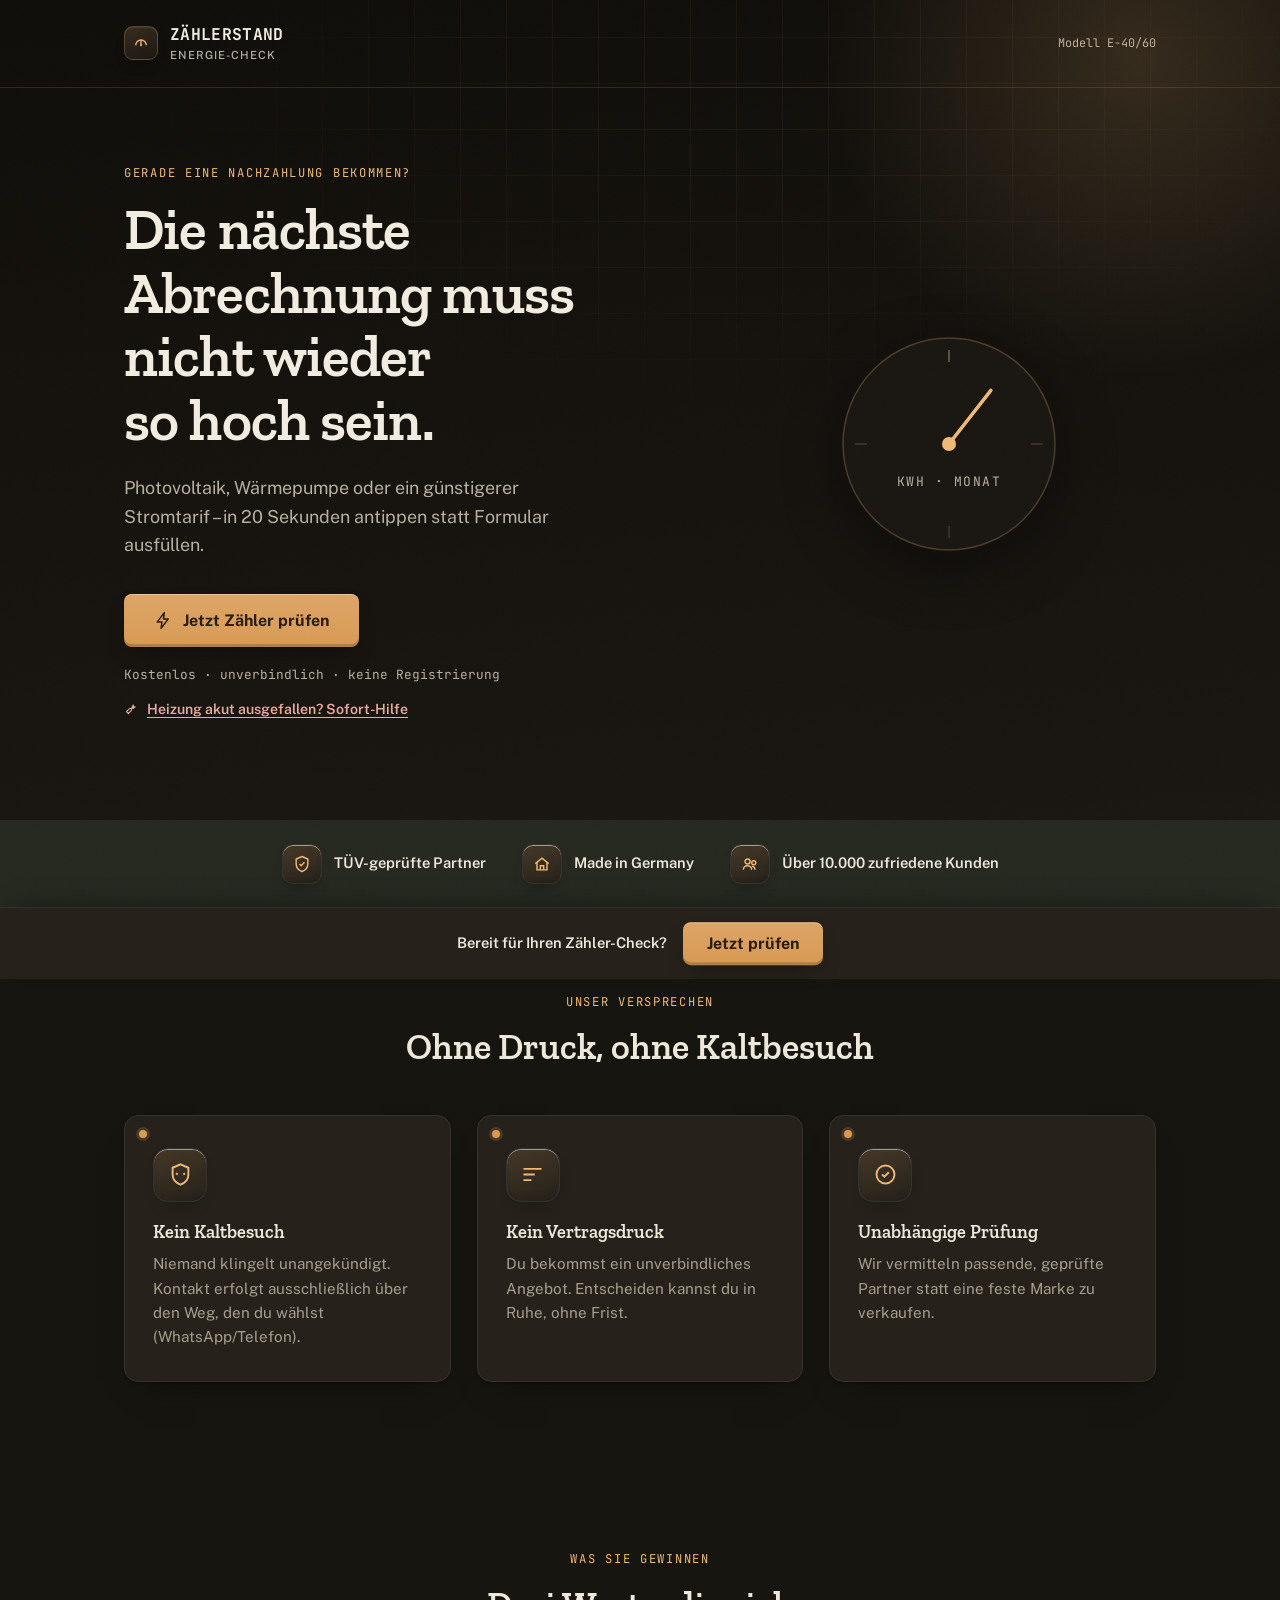
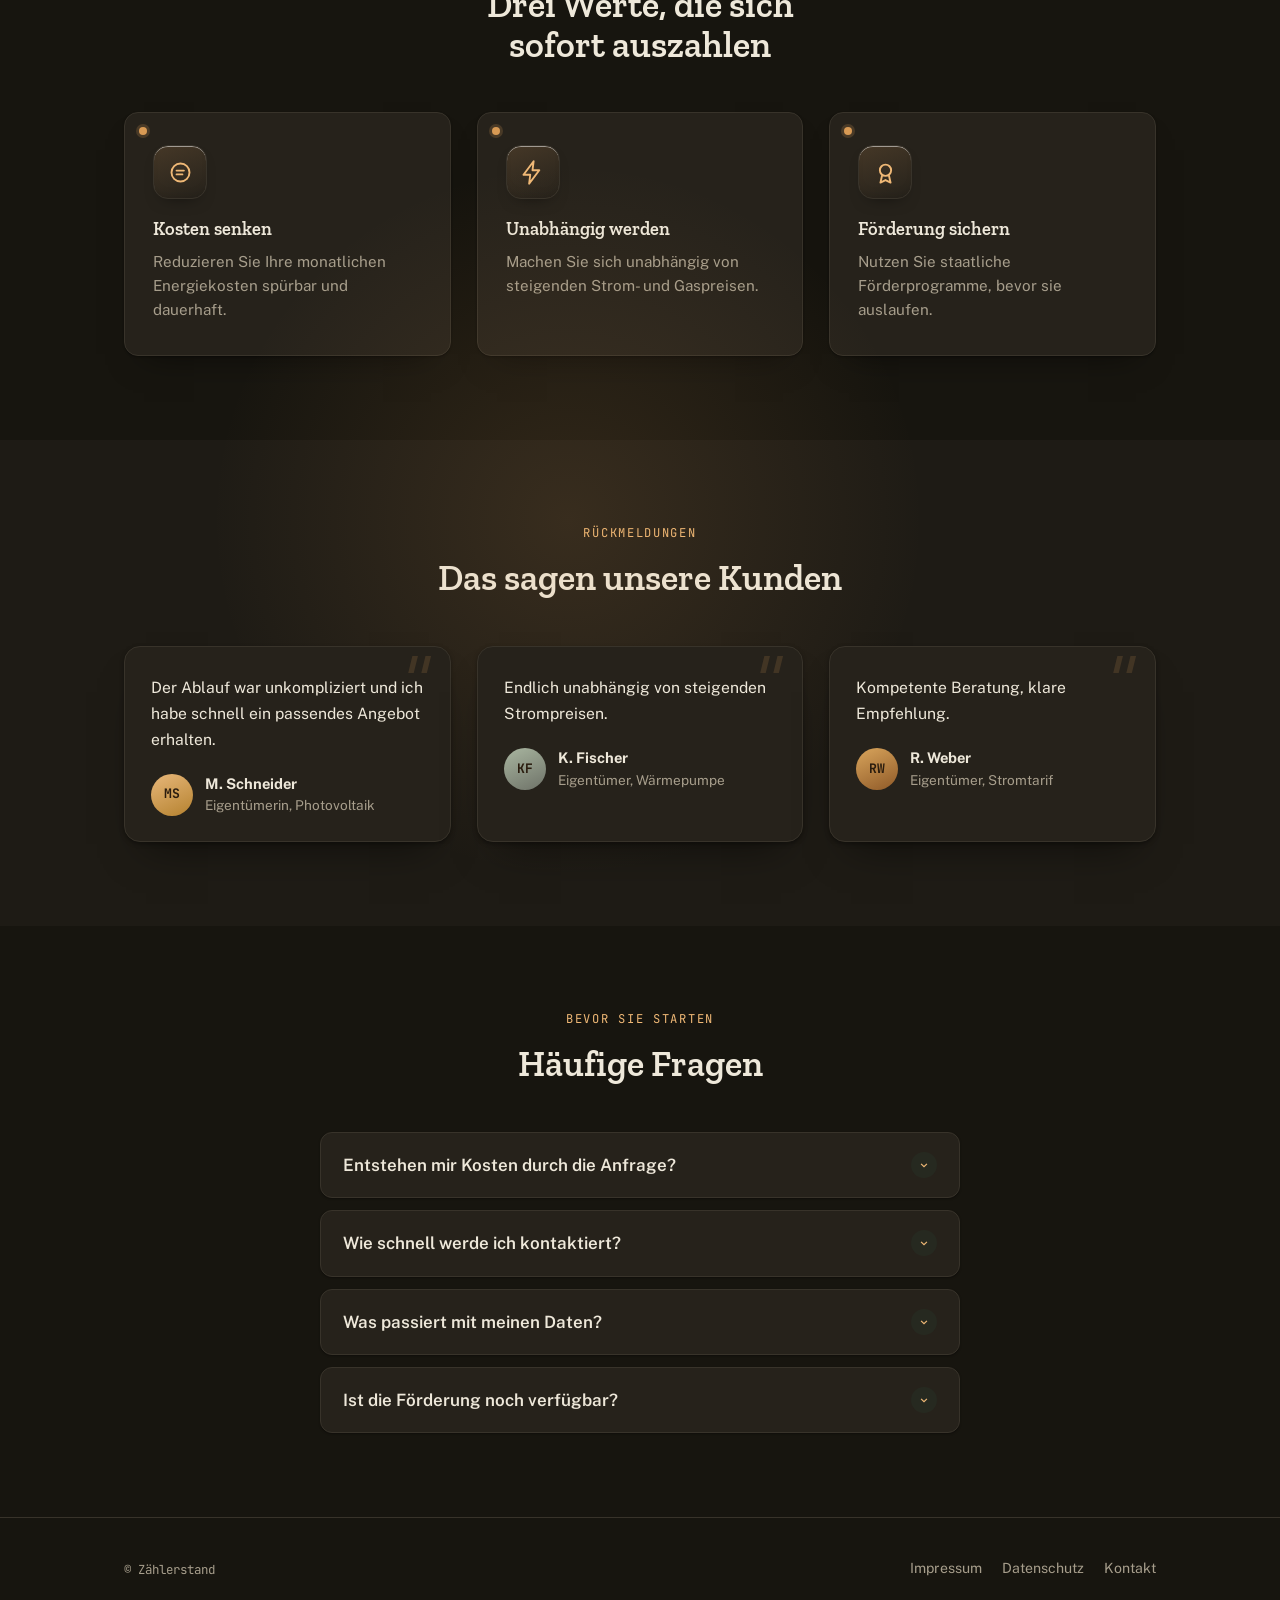
==== commit 2947da21: "feat: add dark theme data-theme to HTML Added data-theme="dark" to HTML to enable dark mode support." ====
--- a/public_html/index.html
+++ b/public_html/index.html
@@ -1,5 +1,5 @@
 <!doctype html>
-<html lang="de">
+<html lang="de" data-theme="dark">
 <head>
 <meta charset="utf-8">
 <meta name="viewport" content="width=device-width, initial-scale=1">
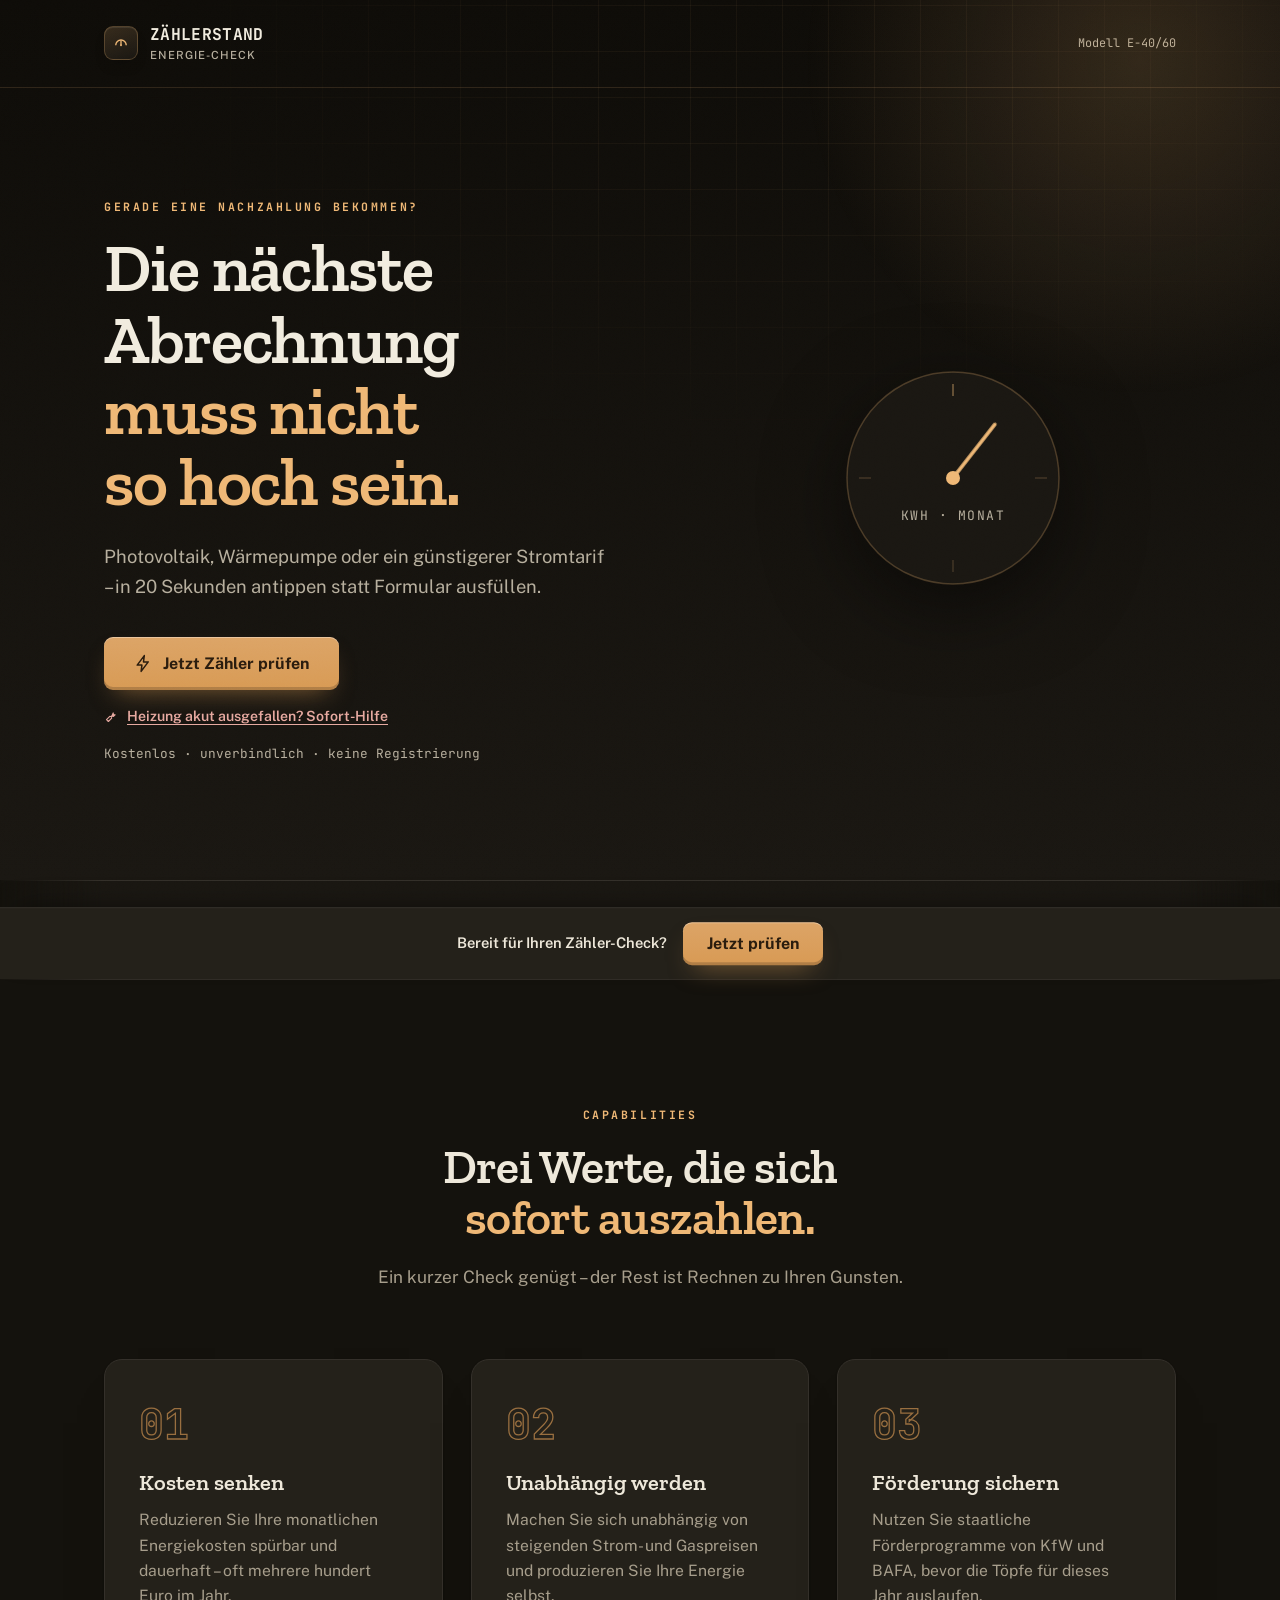
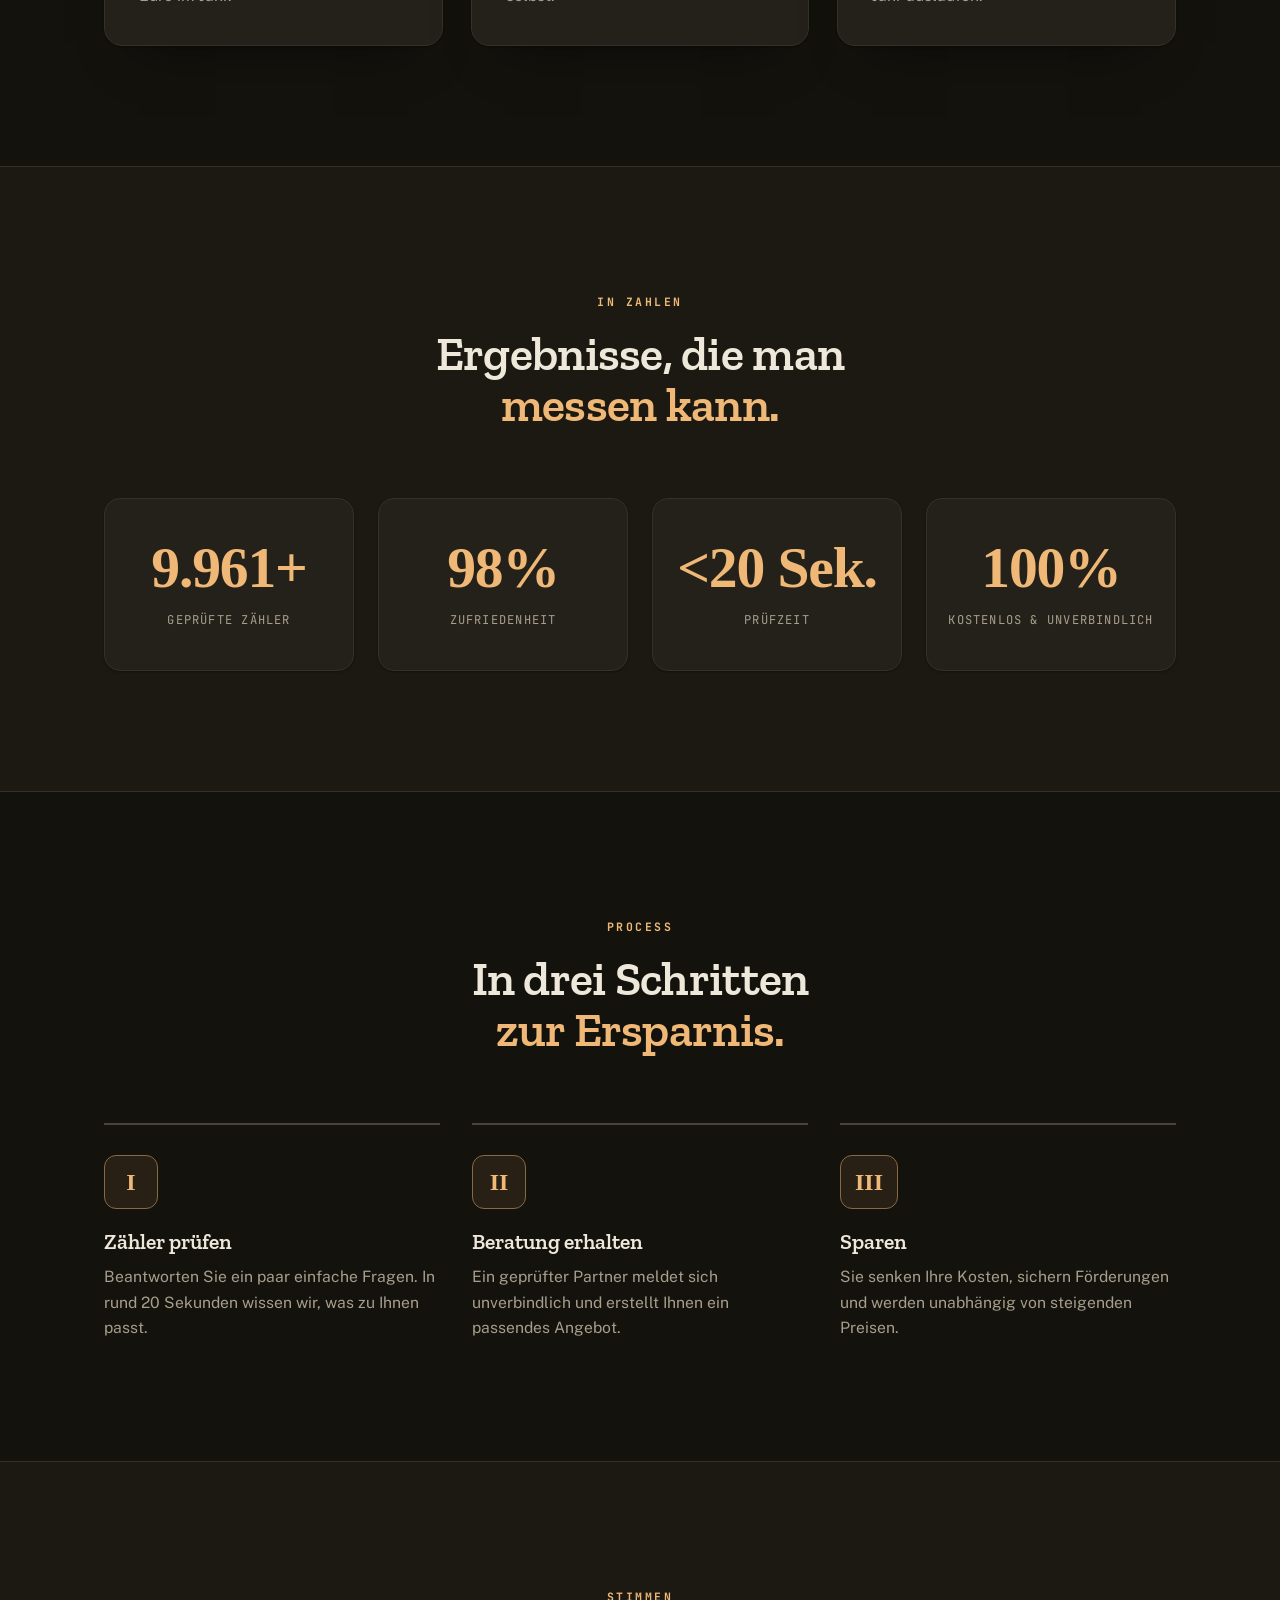
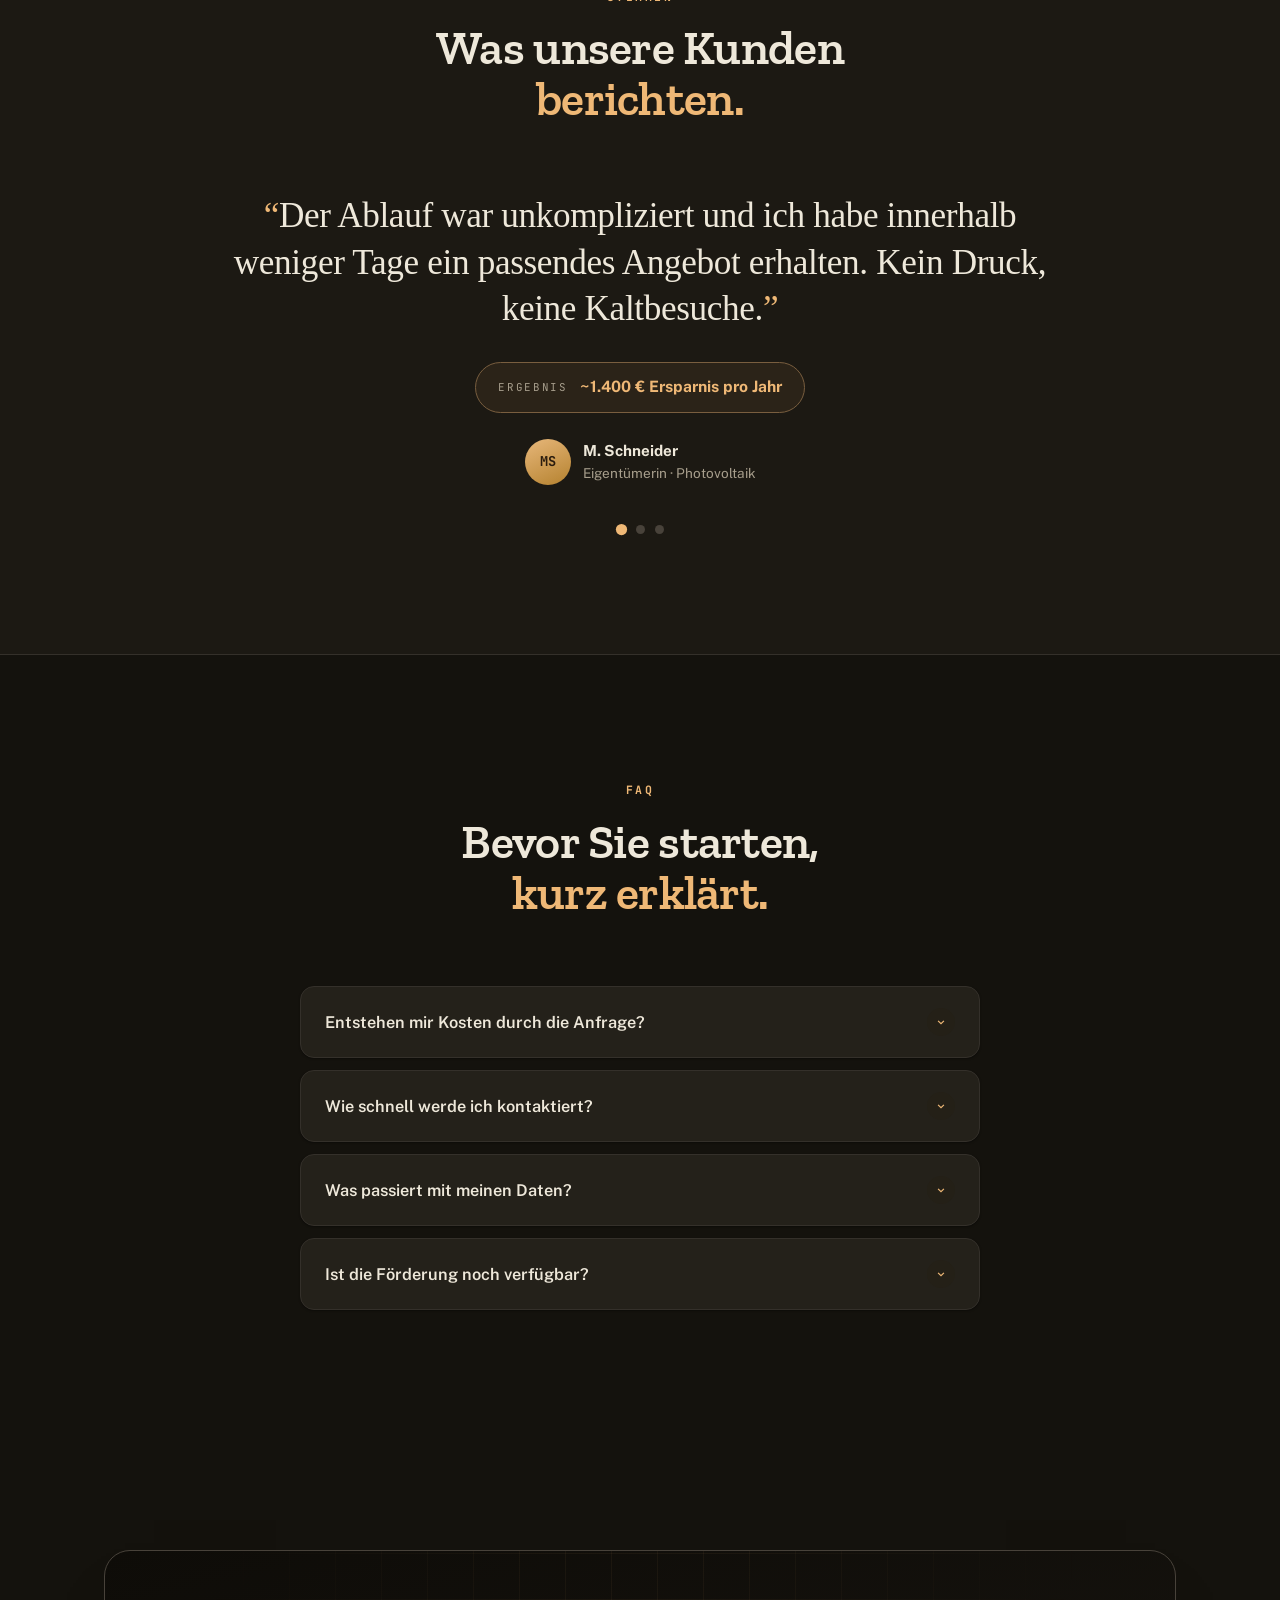
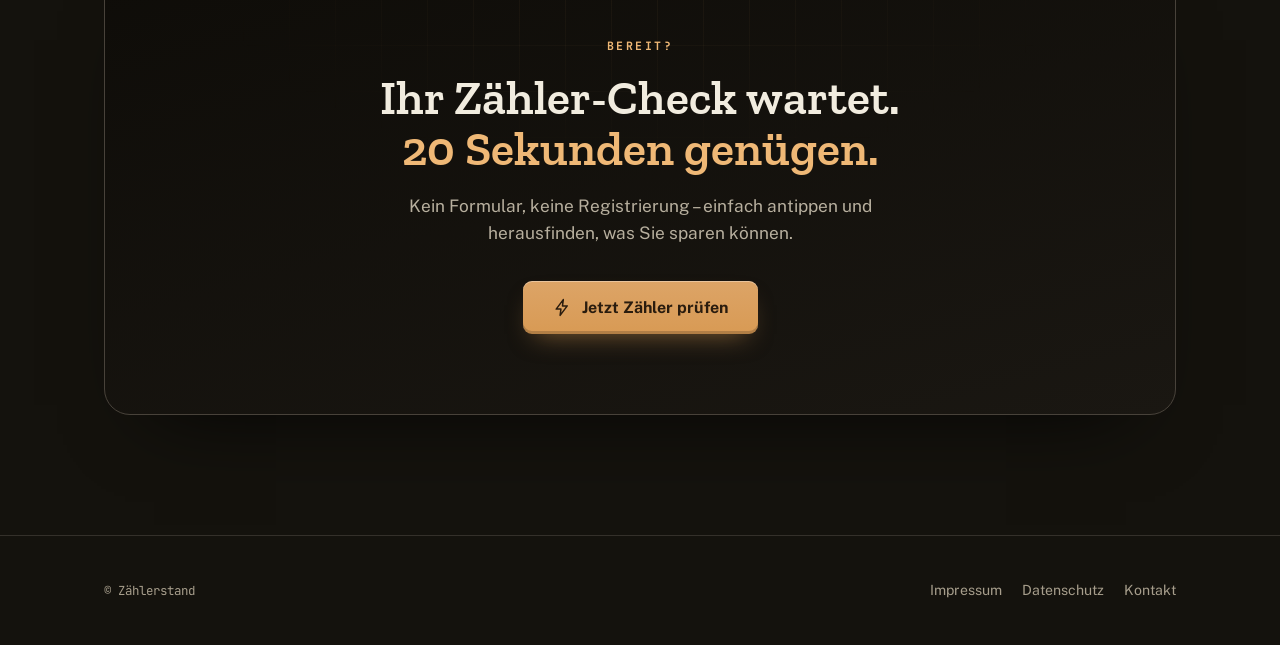
==== commit acfbab82: "feat: adjust dark theme colors and add eyebrow section label Co-authored-by: CartoonUsername <254105" ====
--- a/public_html/index.html
+++ b/public_html/index.html
@@ -40,19 +40,21 @@
 
   <header class="hero">
     <div class="container">
-      <div>
+      <div class="hero-copy">
         <span class="eyebrow" id="hero-eyebrow">Kostenlose Vor-Ort-Prüfung</span>
-        <h1 id="hero-headline">Ihr Zählerstand verrät mehr, als Sie denken.</h1>
+        <h1 id="hero-headline"><span class="line">Ihr Zählerstand verrät</span><span class="line accent">mehr, als Sie denken.</span></h1>
         <p class="subheadline" id="hero-subheadline">Photovoltaik, Wärmepumpe oder ein günstigerer Stromtarif – in 20 Sekunden antippen statt Formular ausfüllen.</p>
-        <button type="button" class="btn btn-primary" id="start-sofort-check">
-          <svg viewBox="0 0 24 24" width="19" height="19" fill="none" stroke="currentColor" stroke-width="1.9"><path d="M13 2 4 14h6l-1 8 9-12h-6z" stroke-linejoin="round" stroke-linecap="round"/></svg>
-          Jetzt Zähler prüfen
-        </button>
+        <div class="hero-actions">
+          <button type="button" class="btn btn-primary" id="start-sofort-check">
+            <svg viewBox="0 0 24 24" width="19" height="19" fill="none" stroke="currentColor" stroke-width="1.9"><path d="M13 2 4 14h6l-1 8 9-12h-6z" stroke-linejoin="round" stroke-linecap="round"/></svg>
+            Jetzt Zähler prüfen
+          </button>
+          <button type="button" class="notfall-link" id="start-notfall">
+            <svg viewBox="0 0 24 24" width="15" height="15" fill="none" stroke="currentColor" stroke-width="1.8"><path d="M14.7 6.3a4 4 0 0 1-5.4 5.4L4 17l3 3 5.3-5.3a4 4 0 0 1 5.4-5.4l-2.6 2.6-2-2z" stroke-linejoin="round" stroke-linecap="round"/></svg>
+            Heizung akut ausgefallen? Sofort-Hilfe
+          </button>
+        </div>
         <div class="hero-note">Kostenlos · unverbindlich · keine Registrierung</div>
-        <button type="button" class="notfall-link" id="start-notfall">
-          <svg viewBox="0 0 24 24" width="15" height="15" fill="none" stroke="currentColor" stroke-width="1.8"><path d="M14.7 6.3a4 4 0 0 1-5.4 5.4L4 17l3 3 5.3-5.3a4 4 0 0 1 5.4-5.4l-2.6 2.6-2-2z" stroke-linejoin="round" stroke-linecap="round"/></svg>
-          Heizung akut ausgefallen? Sofort-Hilfe
-        </button>
         <p class="sc-social-proof" id="social-proof-counter" hidden></p>
       </div>
       <div class="readout-dial" aria-hidden="true">
@@ -64,7 +66,7 @@
             <line x1="26" y1="120" x2="38" y2="120" opacity="0.4"/>
             <line x1="202" y1="120" x2="214" y2="120" opacity="0.4"/>
           </g>
-          <g style="transform: rotate(38deg); transform-origin: 120px 120px;">
+          <g class="dial-needle" style="transform: rotate(38deg); transform-origin: 120px 120px;">
             <line x1="120" y1="120" x2="120" y2="52" stroke="#EFB876" stroke-width="3.5" stroke-linecap="round"/>
           </g>
           <circle cx="120" cy="120" r="7" fill="#EFB876"/>
@@ -75,115 +77,158 @@
   </header>
 </div>
 
-<section class="trust-bar">
-  <div class="container trust-items">
-    <span class="trust-item">
-      <span class="icon-plate sm"><svg viewBox="0 0 24 24" fill="none" stroke="currentColor" stroke-width="1.7"><path d="M12 3l7 3v6c0 4.5-3 7.5-7 9-4-1.5-7-4.5-7-9V6z"/><path d="M9 12l2 2 4-4"/></svg></span>
-      TÜV-geprüfte Partner
-    </span>
-    <span class="trust-item">
-      <span class="icon-plate sm"><svg viewBox="0 0 24 24" fill="none" stroke="currentColor" stroke-width="1.7"><path d="M4 11.5 12 5l8 6.5"/><path d="M6 10v9h12v-9"/><path d="M10 19v-5h4v5"/></svg></span>
-      Made in Germany
-    </span>
-    <span class="trust-item">
-      <span class="icon-plate sm"><svg viewBox="0 0 24 24" fill="none" stroke="currentColor" stroke-width="1.7"><circle cx="9" cy="9" r="3"/><circle cx="16.5" cy="10.5" r="2.4"/><path d="M4 19c0-2.8 2.2-5 5-5s5 2.2 5 5M14.2 14.5c2.2.3 3.8 2.2 3.8 4.5"/></svg></span>
-      Über 10.000 zufriedene Kunden
-    </span>
-  </div>
-</section>
-
+<!-- Trust-Logo-Wall: laufende Reihe aus Zertifizierungen / Partnern -->
+<section class="logo-wall" aria-label="Zertifizierungen und Partner">
+  <div class="logo-wall-track">
+    <div class="logo-set">
+      <span class="logo-chip"><svg viewBox="0 0 24 24" fill="none" stroke="currentColor" stroke-width="1.6"><path d="M12 3l7 3v6c0 4.5-3 7.5-7 9-4-1.5-7-4.5-7-9V6z"/><path d="M9 12l2 2 4-4"/></svg>TÜV-geprüfte Partner</span>
+      <span class="logo-chip"><svg viewBox="0 0 24 24" fill="none" stroke="currentColor" stroke-width="1.6"><path d="M4 11.5 12 5l8 6.5"/><path d="M6 10v9h12v-9"/></svg>Made in Germany</span>
+      <span class="logo-chip"><svg viewBox="0 0 24 24" fill="none" stroke="currentColor" stroke-width="1.6"><circle cx="12" cy="10" r="5"/><path d="M9 14.5 7.5 21l4.5-2.3 4.5 2.3-1.5-6.5" stroke-linejoin="round"/></svg>KfW-Förderpartner</span>
+      <span class="logo-chip"><svg viewBox="0 0 24 24" fill="none" stroke="currentColor" stroke-width="1.6"><circle cx="12" cy="12" r="8"/><path d="M9 12l2 2 4-4"/></svg>BAFA-anerkannt</span>
+      <span class="logo-chip"><svg viewBox="0 0 24 24" fill="none" stroke="currentColor" stroke-width="1.6"><circle cx="12" cy="4" r="0"/><path d="M12 3a6 6 0 0 0-3.5 10.9c.6.4 1 1.1 1 1.9M14.5 15.8c0-.8.4-1.5 1-1.9A6 6 0 0 0 12 3"/><path d="M9 18h6M10 21h4"/></svg>Meisterbetriebe</span>
+      <span class="logo-chip"><svg viewBox="0 0 24 24" fill="none" stroke="currentColor" stroke-width="1.6"><circle cx="12" cy="12" r="9"/><path d="M12 7v5l3 2"/></svg>DSGVO-konform</span>
+    </div>
+    <div class="logo-set" aria-hidden="true">
+      <span class="logo-chip"><svg viewBox="0 0 24 24" fill="none" stroke="currentColor" stroke-width="1.6"><path d="M12 3l7 3v6c0 4.5-3 7.5-7 9-4-1.5-7-4.5-7-9V6z"/><path d="M9 12l2 2 4-4"/></svg>TÜV-geprüfte Partner</span>
+      <span class="logo-chip"><svg viewBox="0 0 24 24" fill="none" stroke="currentColor" stroke-width="1.6"><path d="M4 11.5 12 5l8 6.5"/><path d="M6 10v9h12v-9"/></svg>Made in Germany</span>
+      <span class="logo-chip"><svg viewBox="0 0 24 24" fill="none" stroke="currentColor" stroke-width="1.6"><circle cx="12" cy="10" r="5"/><path d="M9 14.5 7.5 21l4.5-2.3 4.5 2.3-1.5-6.5" stroke-linejoin="round"/></svg>KfW-Förderpartner</span>
+      <span class="logo-chip"><svg viewBox="0 0 24 24" fill="none" stroke="currentColor" stroke-width="1.6"><circle cx="12" cy="12" r="8"/><path d="M9 12l2 2 4-4"/></svg>BAFA-anerkannt</span>
+      <span class="logo-chip"><svg viewBox="0 0 24 24" fill="none" stroke="currentColor" stroke-width="1.6"><path d="M12 3a6 6 0 0 0-3.5 10.9c.6.4 1 1.1 1 1.9M14.5 15.8c0-.8.4-1.5 1-1.9A6 6 0 0 0 12 3"/><path d="M9 18h6M10 21h4"/></svg>Meisterbetriebe</span>
+      <span class="logo-chip"><svg viewBox="0 0 24 24" fill="none" stroke="currentColor" stroke-width="1.6"><circle cx="12" cy="12" r="9"/><path d="M12 7v5l3 2"/></svg>DSGVO-konform</span>
+    </div>
+  </div>
+</section>
+
+<!-- Nummerierte Feature-Cards -->
+<section class="section reveal" id="vorteile">
+  <div class="container">
+    <div class="section-head">
+      <span class="eyebrow">Capabilities</span>
+      <h2>Drei Werte, die sich<br><span class="accent">sofort auszahlen.</span></h2>
+      <p class="section-lede">Ein kurzer Check genügt – der Rest ist Rechnen zu Ihren Gunsten.</p>
+    </div>
+    <div class="feature-grid">
+      <article class="feature-card">
+        <span class="feature-num">01</span>
+        <h3>Kosten senken</h3>
+        <p>Reduzieren Sie Ihre monatlichen Energiekosten spürbar und dauerhaft – oft mehrere hundert Euro im Jahr.</p>
+      </article>
+      <article class="feature-card">
+        <span class="feature-num">02</span>
+        <h3>Unabhängig werden</h3>
+        <p>Machen Sie sich unabhängig von steigenden Strom- und Gaspreisen und produzieren Sie Ihre Energie selbst.</p>
+      </article>
+      <article class="feature-card">
+        <span class="feature-num">03</span>
+        <h3>Förderung sichern</h3>
+        <p>Nutzen Sie staatliche Förderprogramme von KfW und BAFA, bevor die Töpfe für dieses Jahr auslaufen.</p>
+      </article>
+    </div>
+  </div>
+</section>
+
+<!-- Live-Metriken mit animierten Countern -->
+<section class="section section--tint metrics reveal">
+  <div class="container">
+    <div class="section-head">
+      <span class="eyebrow">In Zahlen</span>
+      <h2>Ergebnisse, die man<br><span class="accent">messen kann.</span></h2>
+    </div>
+    <div class="metric-grid">
+      <div class="metric">
+        <span class="metric-value" data-count-to="10000" data-suffix="+" data-format="thousand">0</span>
+        <span class="metric-label">geprüfte Zähler</span>
+      </div>
+      <div class="metric">
+        <span class="metric-value" data-count-to="98" data-suffix="%">0</span>
+        <span class="metric-label">Zufriedenheit</span>
+      </div>
+      <div class="metric">
+        <span class="metric-value" data-prefix="&lt;" data-count-to="20" data-suffix=" Sek.">0</span>
+        <span class="metric-label">Prüfzeit</span>
+      </div>
+      <div class="metric">
+        <span class="metric-value" data-count-to="100" data-suffix="%">0</span>
+        <span class="metric-label">kostenlos &amp; unverbindlich</span>
+      </div>
+    </div>
+  </div>
+</section>
+
+<!-- 3-Schritte-Prozess -->
+<section class="section process reveal">
+  <div class="container">
+    <div class="section-head">
+      <span class="eyebrow">Process</span>
+      <h2>In drei Schritten<br><span class="accent">zur Ersparnis.</span></h2>
+    </div>
+    <ol class="steps">
+      <li class="step">
+        <span class="step-num">I</span>
+        <h3>Zähler prüfen</h3>
+        <p>Beantworten Sie ein paar einfache Fragen. In rund 20 Sekunden wissen wir, was zu Ihnen passt.</p>
+      </li>
+      <li class="step">
+        <span class="step-num">II</span>
+        <h3>Beratung erhalten</h3>
+        <p>Ein geprüfter Partner meldet sich unverbindlich und erstellt Ihnen ein passendes Angebot.</p>
+      </li>
+      <li class="step">
+        <span class="step-num">III</span>
+        <h3>Sparen</h3>
+        <p>Sie senken Ihre Kosten, sichern Förderungen und werden unabhängig von steigenden Preisen.</p>
+      </li>
+    </ol>
+  </div>
+</section>
+
+<!-- Testimonial-Karussell -->
+<section class="section section--tint reveal">
+  <div class="container">
+    <div class="section-head">
+      <span class="eyebrow">Stimmen</span>
+      <h2>Was unsere Kunden<br><span class="accent">berichten.</span></h2>
+    </div>
+    <div class="carousel" id="testimonial-carousel">
+      <blockquote class="carousel-slide is-active">
+        <p class="carousel-quote">Der Ablauf war unkompliziert und ich habe innerhalb weniger Tage ein passendes Angebot erhalten. Kein Druck, keine Kaltbesuche.</p>
+        <div class="carousel-result"><span class="result-key">Ergebnis</span><span class="result-val">~1.400 € Ersparnis pro Jahr</span></div>
+        <footer class="carousel-author">
+          <span class="avatar" style="background: linear-gradient(155deg, #E7B77A, #B5822F);">MS</span>
+          <span class="who"><strong>M. Schneider</strong><span>Eigentümerin · Photovoltaik</span></span>
+        </footer>
+      </blockquote>
+      <blockquote class="carousel-slide">
+        <p class="carousel-quote">Endlich unabhängig von steigenden Strompreisen. Die Beratung war ehrlich und ich habe genau verstanden, was sich für mich lohnt.</p>
+        <div class="carousel-result"><span class="result-key">Ergebnis</span><span class="result-val">Wärmepumpe inkl. Förderung</span></div>
+        <footer class="carousel-author">
+          <span class="avatar" style="background: linear-gradient(155deg, #A9B6A0, #6E7268);">KF</span>
+          <span class="who"><strong>K. Fischer</strong><span>Eigentümer · Wärmepumpe</span></span>
+        </footer>
+      </blockquote>
+      <blockquote class="carousel-slide">
+        <p class="carousel-quote">Kompetente Beratung, klare Empfehlung und ein Tarif, der wirklich günstiger ist. So einfach hätte ich das nicht erwartet.</p>
+        <div class="carousel-result"><span class="result-key">Ergebnis</span><span class="result-val">28 % niedrigerer Stromtarif</span></div>
+        <footer class="carousel-author">
+          <span class="avatar" style="background: linear-gradient(155deg, #D9A55C, #8F5A28);">RW</span>
+          <span class="who"><strong>R. Weber</strong><span>Eigentümer · Stromtarif</span></span>
+        </footer>
+      </blockquote>
+      <div class="carousel-controls">
+        <button type="button" class="carousel-dot is-active" data-slide="0" aria-label="Stimme 1"></button>
+        <button type="button" class="carousel-dot" data-slide="1" aria-label="Stimme 2"></button>
+        <button type="button" class="carousel-dot" data-slide="2" aria-label="Stimme 3"></button>
+      </div>
+    </div>
+  </div>
+</section>
+
+<!-- FAQ -->
 <section class="section reveal">
   <div class="container">
     <div class="section-head">
-      <span class="eyebrow">Unser Versprechen</span>
-      <h2>Ohne Druck, ohne Kaltbesuch</h2>
-    </div>
-    <div class="benefits-grid">
-      <div class="benefit-card">
-        <span class="icon-plate"><svg viewBox="0 0 24 24" fill="none" stroke="currentColor" stroke-width="1.7"><path d="M12 3l7 3v6c0 4.5-3 7.5-7 9-4-1.5-7-4.5-7-9V6z"/><path d="M9.5 12l-1.5-1"/><path d="M14.5 12l1.5-1"/></svg></span>
-        <h3>Kein Kaltbesuch</h3>
-        <p>Niemand klingelt unangekündigt. Kontakt erfolgt ausschließlich über den Weg, den du wählst (WhatsApp/Telefon).</p>
-      </div>
-      <div class="benefit-card">
-        <span class="icon-plate"><svg viewBox="0 0 24 24" fill="none" stroke="currentColor" stroke-width="1.7"><path d="M4 7h16M4 12h10M4 17h7"/></svg></span>
-        <h3>Kein Vertragsdruck</h3>
-        <p>Du bekommst ein unverbindliches Angebot. Entscheiden kannst du in Ruhe, ohne Frist.</p>
-      </div>
-      <div class="benefit-card">
-        <span class="icon-plate"><svg viewBox="0 0 24 24" fill="none" stroke="currentColor" stroke-width="1.7"><circle cx="12" cy="12" r="8"/><path d="M9 12l2 2 4-4"/></svg></span>
-        <h3>Unabhängige Prüfung</h3>
-        <p>Wir vermitteln passende, geprüfte Partner statt eine feste Marke zu verkaufen.</p>
-      </div>
-    </div>
-  </div>
-</section>
-
-<section class="section reveal">
-  <div class="container">
-    <div class="section-head">
-      <span class="eyebrow">Was Sie gewinnen</span>
-      <h2>Drei Werte, die sich sofort auszahlen</h2>
-    </div>
-    <div class="benefits-grid">
-      <div class="benefit-card">
-        <span class="icon-plate"><svg viewBox="0 0 24 24" fill="none" stroke="currentColor" stroke-width="1.7"><circle cx="12" cy="12" r="8"/><path d="M8.5 10.3h6.5M8.5 13.7h5.2" stroke-linecap="round"/></svg></span>
-        <h3>Kosten senken</h3>
-        <p>Reduzieren Sie Ihre monatlichen Energiekosten spürbar und dauerhaft.</p>
-      </div>
-      <div class="benefit-card">
-        <span class="icon-plate"><svg viewBox="0 0 24 24" fill="none" stroke="currentColor" stroke-width="1.7"><path d="M13 2 4 14h6l-1 8 9-12h-6z" stroke-linejoin="round" stroke-linecap="round"/></svg></span>
-        <h3>Unabhängig werden</h3>
-        <p>Machen Sie sich unabhängig von steigenden Strom- und Gaspreisen.</p>
-      </div>
-      <div class="benefit-card">
-        <span class="icon-plate"><svg viewBox="0 0 24 24" fill="none" stroke="currentColor" stroke-width="1.7"><circle cx="12" cy="10" r="5"/><path d="M9 14.5 7.5 21l4.5-2.3 4.5 2.3-1.5-6.5" stroke-linejoin="round"/></svg></span>
-        <h3>Förderung sichern</h3>
-        <p>Nutzen Sie staatliche Förderprogramme, bevor sie auslaufen.</p>
-      </div>
-    </div>
-  </div>
-</section>
-
-<section class="section section--tint reveal">
-  <div class="container">
-    <div class="section-head">
-      <span class="eyebrow">Rückmeldungen</span>
-      <h2>Das sagen unsere Kunden</h2>
-    </div>
-    <div class="testimonials">
-      <div class="stub">
-        <span class="quote-mark">&rdquo;</span>
-        <p class="quote">Der Ablauf war unkompliziert und ich habe schnell ein passendes Angebot erhalten.</p>
-        <div class="stub-person">
-          <span class="avatar" style="background: linear-gradient(155deg, #E7B77A, #B5822F);">MS</span>
-          <span class="who"><strong>M. Schneider</strong><span>Eigentümerin, Photovoltaik</span></span>
-        </div>
-      </div>
-      <div class="stub">
-        <span class="quote-mark">&rdquo;</span>
-        <p class="quote">Endlich unabhängig von steigenden Strompreisen.</p>
-        <div class="stub-person">
-          <span class="avatar" style="background: linear-gradient(155deg, #A9B6A0, #6E7268);">KF</span>
-          <span class="who"><strong>K. Fischer</strong><span>Eigentümer, Wärmepumpe</span></span>
-        </div>
-      </div>
-      <div class="stub">
-        <span class="quote-mark">&rdquo;</span>
-        <p class="quote">Kompetente Beratung, klare Empfehlung.</p>
-        <div class="stub-person">
-          <span class="avatar" style="background: linear-gradient(155deg, #D9A55C, #8F5A28);">RW</span>
-          <span class="who"><strong>R. Weber</strong><span>Eigentümer, Stromtarif</span></span>
-        </div>
-      </div>
-    </div>
-  </div>
-</section>
-
-<section class="section reveal">
-  <div class="container">
-    <div class="section-head">
-      <span class="eyebrow">Bevor Sie starten</span>
-      <h2>Häufige Fragen</h2>
+      <span class="eyebrow">FAQ</span>
+      <h2>Bevor Sie starten,<br><span class="accent">kurz erklärt.</span></h2>
     </div>
     <div class="faq-panel">
       <details class="faq-item">
@@ -206,6 +251,21 @@
   </div>
 </section>
 
+<!-- Abschluss-CTA -->
+<section class="section final-cta reveal">
+  <div class="container">
+    <div class="final-cta-panel">
+      <span class="eyebrow">Bereit?</span>
+      <h2>Ihr Zähler-Check wartet.<br><span class="accent">20 Sekunden genügen.</span></h2>
+      <p>Kein Formular, keine Registrierung – einfach antippen und herausfinden, was Sie sparen können.</p>
+      <button type="button" class="btn btn-primary" id="final-cta-btn">
+        <svg viewBox="0 0 24 24" width="19" height="19" fill="none" stroke="currentColor" stroke-width="1.9"><path d="M13 2 4 14h6l-1 8 9-12h-6z" stroke-linejoin="round" stroke-linecap="round"/></svg>
+        Jetzt Zähler prüfen
+      </button>
+    </div>
+  </div>
+</section>
+
 <footer class="site-footer">
   <div class="container">
     <span class="credit">© Zählerstand</span>
--- a/public_html/assets/css/style.css
+++ b/public_html/assets/css/style.css
@@ -23,45 +23,55 @@
   --font-mono: 'JetBrains Mono', 'SFMono-Regular', Consolas, monospace;
 }
 
+/* Dark is the primary, intended palette for this landing page. */
 @media (prefers-color-scheme: dark) {
   :root:not([data-theme="light"]) {
-    --paper: #17150F;
-    --surface: #1E1B15;
-    --surface-raised: #26221B;
+    --paper: #14120D;
+    --surface: #1C1913;
+    --surface-raised: #24211A;
     --ink: #EEE8DA;
     --ink-muted: #A79E8C;
     --accent: #D89A54;
     --accent-strong: #EFB876;
     --secondary: #8B9186;
-    --secondary-tint: #262920;
-    --border: #38332A;
-    --border-strong: #4A4335;
-    --panel-dark: #100E0A;
+    --secondary-tint: #242017;
+    --border: #34302A;
+    --border-strong: #48423A;
+    --panel-dark: #0E0C08;
     --panel-dark-2: #1A1712;
     --on-dark: #F1ECDF;
     --on-dark-muted: #B7AF9E;
     --shadow-a: rgba(0, 0, 0, 0.35);
-    --shadow-b: rgba(0, 0, 0, 0.55);
+    --shadow-b: rgba(0, 0, 0, 0.6);
   }
 }
 :root[data-theme="dark"] {
-  --paper: #17150F; --surface: #1E1B15; --surface-raised: #26221B; --ink: #EEE8DA; --ink-muted: #A79E8C;
-  --accent: #D89A54; --accent-strong: #EFB876; --secondary: #8B9186; --secondary-tint: #262920;
-  --border: #38332A; --border-strong: #4A4335; --panel-dark: #100E0A; --panel-dark-2: #1A1712;
-  --on-dark: #F1ECDF; --on-dark-muted: #B7AF9E; --shadow-a: rgba(0,0,0,0.35); --shadow-b: rgba(0,0,0,0.55);
+  --paper: #14120D; --surface: #1C1913; --surface-raised: #24211A; --ink: #EEE8DA; --ink-muted: #A79E8C;
+  --accent: #D89A54; --accent-strong: #EFB876; --secondary: #8B9186; --secondary-tint: #242017;
+  --border: #34302A; --border-strong: #48423A; --panel-dark: #0E0C08; --panel-dark-2: #1A1712;
+  --on-dark: #F1ECDF; --on-dark-muted: #B7AF9E; --shadow-a: rgba(0,0,0,0.35); --shadow-b: rgba(0,0,0,0.6);
 }
 
 * { box-sizing: border-box; }
-body { margin: 0; background: var(--paper); color: var(--ink); font-family: var(--font-body); line-height: 1.55; font-size: 17px; }
+body { margin: 0; background: var(--paper); color: var(--ink); font-family: var(--font-body); line-height: 1.55; font-size: 17px; -webkit-font-smoothing: antialiased; }
 a { color: var(--accent-strong); text-decoration: none; }
 a:hover { color: var(--ink); }
-h1, h2, h3 { font-family: var(--font-display); font-weight: 600; line-height: 1.1; text-wrap: balance; margin: 0; }
+h1, h2, h3 { font-family: var(--font-display); font-weight: 600; line-height: 1.06; text-wrap: balance; margin: 0; }
 p { margin: 0; }
 button { font-family: inherit; }
 :focus-visible { outline: 2px solid var(--accent); outline-offset: 3px; }
 
-.container { max-width: 1080px; margin: 0 auto; padding: 0 24px; }
-.eyebrow { display: block; font-family: var(--font-mono); font-size: 0.76rem; letter-spacing: 0.14em; text-transform: uppercase; color: var(--accent-strong); margin-bottom: 16px; }
+.container { max-width: 1120px; margin: 0 auto; padding: 0 24px; }
+
+/* Mono kicker labels above every section */
+.eyebrow {
+  display: inline-block; font-family: var(--font-mono); font-size: 0.72rem; font-weight: 700;
+  letter-spacing: 0.22em; text-transform: uppercase; color: var(--accent-strong); margin-bottom: 18px;
+}
+
+/* Two-tone headline helper */
+.accent { color: var(--accent-strong); }
+h1 .line { display: block; }
 
 /* ---- fine grain texture over the whole page ---- */
 body::before {
@@ -69,13 +79,13 @@
   background-image: url("data:image/svg+xml,%3Csvg xmlns='http://www.w3.org/2000/svg' width='140' height='140'%3E%3Cfilter id='n'%3E%3CfeTurbulence type='fractalNoise' baseFrequency='0.85' numOctaves='2' stitchTiles='stitch'/%3E%3C/filter%3E%3Crect width='100%25' height='100%25' filter='url(%23n)'/%3E%3C/svg%3E");
 }
 
-/* ---- Icon plates: shared visual language for every icon on the page ---- */
+/* ---- Icon plates ---- */
 .icon-plate {
   display: inline-flex; align-items: center; justify-content: center; flex-shrink: 0;
   width: 54px; height: 54px; border-radius: 15px;
   background: linear-gradient(160deg, color-mix(in oklab, var(--accent) 20%, var(--surface-raised)), var(--surface-raised));
   border: 1px solid var(--border);
-  box-shadow: inset 0 1px 0 rgba(255,255,255,0.5), inset 0 -7px 12px -7px rgba(0,0,0,0.14), 0 8px 16px -10px var(--shadow-b);
+  box-shadow: inset 0 1px 0 rgba(255,255,255,0.06), inset 0 -7px 12px -7px rgba(0,0,0,0.3), 0 8px 16px -10px var(--shadow-b);
   color: var(--accent-strong);
 }
 .icon-plate svg { width: 27px; height: 27px; }
@@ -90,11 +100,11 @@
   appearance: none; border: none; cursor: pointer; display: inline-flex; align-items: center; justify-content: center; gap: 10px;
   font-weight: 700; font-size: 1rem; color: #2A1C0E; text-decoration: none;
   background: linear-gradient(180deg, color-mix(in oklab, var(--accent) 92%, white 10%), var(--accent));
-  padding: 17px 30px; border-radius: 8px;
-  box-shadow: inset 0 1px 0 rgba(255,255,255,0.35), inset 0 -3px 0 rgba(0,0,0,0.18), 0 10px 22px -10px var(--shadow-b);
+  padding: 17px 30px; border-radius: 9px;
+  box-shadow: inset 0 1px 0 rgba(255,255,255,0.35), inset 0 -3px 0 rgba(0,0,0,0.18), 0 12px 26px -12px rgba(216,154,84,0.55);
   transition: transform 0.08s ease, box-shadow 0.08s ease, filter 0.15s ease;
 }
-.btn:hover { filter: brightness(1.04); }
+.btn:hover { filter: brightness(1.05); }
 .btn:active { transform: translateY(2px); box-shadow: inset 0 2px 4px rgba(0,0,0,0.3); }
 .btn-primary { background: linear-gradient(180deg, color-mix(in oklab, var(--accent) 92%, white 10%), var(--accent)); color: #2A1C0E; }
 .btn-secondary { background: transparent; color: var(--ink-muted); box-shadow: inset 0 0 0 1.5px var(--border-strong); }
@@ -107,101 +117,171 @@
 @media (prefers-reduced-motion: reduce) { * { transition: none !important; animation: none !important; } }
 
 /* ---- Header + Hero: one dark panel ---- */
-.panel-top { background: linear-gradient(175deg, var(--panel-dark), var(--panel-dark-2)); color: var(--on-dark); position: relative; overflow: hidden; }
+.panel-top { background: linear-gradient(180deg, var(--panel-dark), var(--panel-dark-2)); color: var(--on-dark); position: relative; overflow: hidden; }
 .panel-top::before {
   content: ""; position: absolute; inset: 0;
   background-image: repeating-linear-gradient(0deg, rgba(239,184,118,0.05) 0 1px, transparent 1px 46px), repeating-linear-gradient(90deg, rgba(239,184,118,0.05) 0 1px, transparent 1px 46px);
-  mask-image: radial-gradient(ellipse 70% 60% at 60% 10%, black 20%, transparent 72%);
+  mask-image: radial-gradient(ellipse 70% 60% at 62% 8%, black 20%, transparent 74%);
 }
 .panel-top::after {
-  content: ""; position: absolute; width: 640px; height: 640px; border-radius: 50%;
+  content: ""; position: absolute; width: 680px; height: 680px; border-radius: 50%;
   background: radial-gradient(circle, rgba(239,184,118,0.16), transparent 70%);
-  top: -260px; right: -180px; pointer-events: none;
+  top: -280px; right: -200px; pointer-events: none;
 }
 .nameplate { position: relative; padding: 22px 0; border-bottom: 1px solid rgba(239,184,118,0.14); }
 .nameplate .container { display: flex; align-items: center; justify-content: space-between; }
-.wordmark { display: flex; align-items: center; gap: 12px; font-family: var(--font-mono); font-weight: 700; letter-spacing: 0.02em; font-size: 1.02rem; }
+.wordmark { display: flex; align-items: center; gap: 12px; font-family: var(--font-mono); font-weight: 700; letter-spacing: 0.02em; font-size: 1.02rem; color: var(--on-dark); }
 .wordmark small { display: block; font-family: var(--font-body); font-weight: 500; color: var(--on-dark-muted); font-size: 0.7rem; letter-spacing: 0.09em; text-transform: uppercase; }
 .model-tag { font-family: var(--font-mono); font-size: 0.74rem; color: var(--on-dark-muted); }
 
-.hero { position: relative; padding: 76px 0 96px; text-align: left; }
-.hero .container { display: grid; grid-template-columns: 1.15fr 0.85fr; gap: 56px; align-items: center; }
-.hero h1 { font-size: clamp(2.5rem, 5vw, 3.6rem); letter-spacing: -0.015em; margin-bottom: 22px; }
-.hero .subheadline { font-size: 1.12rem; color: var(--on-dark-muted); max-width: 44ch; margin-bottom: 34px; line-height: 1.6; opacity: 1; }
-.hero-note { margin-top: 18px; font-family: var(--font-mono); font-size: 0.8rem; color: var(--on-dark-muted); }
+.hero { position: relative; padding: 104px 0 116px; text-align: left; }
+.hero .container { display: grid; grid-template-columns: 1.12fr 0.88fr; gap: 60px; align-items: center; }
+.hero .eyebrow { color: var(--accent-strong); }
+.hero h1 { font-size: clamp(2.7rem, 5.4vw, 4.2rem); letter-spacing: -0.02em; margin-bottom: 24px; color: var(--on-dark); }
+.hero h1 .accent { color: var(--accent-strong); }
+.hero .subheadline { font-size: 1.15rem; color: var(--on-dark-muted); max-width: 46ch; margin-bottom: 36px; line-height: 1.6; }
+.hero-actions { display: flex; flex-direction: column; align-items: flex-start; gap: 18px; }
+.hero-note { margin-top: 20px; font-family: var(--font-mono); font-size: 0.8rem; color: var(--on-dark-muted); }
 .notfall-link {
-  display: inline-flex; align-items: center; gap: 8px; margin-top: 16px; background: none; border: none; cursor: pointer;
+  display: inline-flex; align-items: center; gap: 8px; background: none; border: none; cursor: pointer;
   color: #E7A9A0; font-size: 0.88rem; font-weight: 600; text-decoration: underline; text-underline-offset: 3px; padding: 0;
 }
 .notfall-link:hover { color: #F2C4BD; }
 .readout-dial { display: flex; justify-content: center; }
-.readout-dial svg { filter: drop-shadow(0 18px 30px rgba(0,0,0,0.4)); }
-
-/* ---- Trust bar ---- */
-.trust-bar { background: var(--secondary-tint); border-bottom: 1px solid var(--border); padding: 24px 0; }
-.trust-items { display: flex; flex-wrap: wrap; gap: 36px; justify-content: center; }
-.trust-item { display: flex; align-items: center; gap: 12px; font-size: 0.92rem; font-weight: 600; color: var(--ink); }
-
-/* ---- Sections / reveal-on-scroll ---- */
-.section { padding: 84px 0; position: relative; }
-.section-head { text-align: center; max-width: 48ch; margin: 0 auto 48px; }
+.readout-dial svg { filter: drop-shadow(0 22px 40px rgba(0,0,0,0.5)); }
+.dial-needle { animation: needle-settle 2.2s cubic-bezier(0.2,0.9,0.2,1) both; }
+@keyframes needle-settle { 0% { transform: rotate(-46deg); } 70% { transform: rotate(48deg); } 100% { transform: rotate(38deg); } }
+@media (prefers-reduced-motion: reduce) { .dial-needle { animation: none; } }
+
+/* ---- Trust logo wall (scrolling marquee) ---- */
+.logo-wall {
+  background: var(--panel-dark-2); border-top: 1px solid var(--border); border-bottom: 1px solid var(--border);
+  padding: 26px 0; overflow: hidden; position: relative;
+  -webkit-mask-image: linear-gradient(90deg, transparent, black 8%, black 92%, transparent);
+  mask-image: linear-gradient(90deg, transparent, black 8%, black 92%, transparent);
+}
+.logo-wall-track { display: flex; width: max-content; animation: marquee 34s linear infinite; }
+.logo-set { display: flex; gap: 22px; padding-right: 22px; }
+.logo-chip {
+  display: inline-flex; align-items: center; gap: 10px; white-space: nowrap;
+  font-family: var(--font-mono); font-size: 0.82rem; font-weight: 500; letter-spacing: 0.04em; color: var(--on-dark-muted);
+  padding: 12px 20px; border: 1px solid var(--border); border-radius: 999px; background: color-mix(in oklab, var(--surface-raised) 60%, transparent);
+}
+.logo-chip svg { width: 18px; height: 18px; color: var(--accent-strong); }
+.logo-wall:hover .logo-wall-track { animation-play-state: paused; }
+@keyframes marquee { from { transform: translateX(0); } to { transform: translateX(-50%); } }
+@media (prefers-reduced-motion: reduce) { .logo-wall-track { animation: none; } }
+
+/* ---- Sections ---- */
+.section { padding: 120px 0; position: relative; }
+.section-head { max-width: 62ch; margin: 0 auto 68px; text-align: center; }
 .section-head .eyebrow { text-align: center; }
-.section-head h2 { font-size: clamp(1.7rem, 3.2vw, 2.25rem); }
-.section--tint { background: var(--surface); }
-.section--tint::before {
-  content: ""; position: absolute; width: 720px; height: 720px; border-radius: 50%;
-  background: radial-gradient(circle, color-mix(in oklab, var(--accent) 14%, transparent), transparent 70%);
-  top: -280px; left: 50%; transform: translateX(-60%); pointer-events: none;
-}
-
-.reveal { opacity: 0; transform: translateY(18px); transition: opacity 0.6s ease, transform 0.6s ease; }
+.section-head h2 { font-size: clamp(2rem, 4vw, 3rem); letter-spacing: -0.015em; }
+.section-lede { margin-top: 20px; color: var(--ink-muted); font-size: 1.08rem; max-width: 48ch; margin-left: auto; margin-right: auto; }
+.section--tint { background: var(--surface); border-top: 1px solid var(--border); border-bottom: 1px solid var(--border); }
+
+.reveal { opacity: 0; transform: translateY(22px); transition: opacity 0.7s ease, transform 0.7s ease; }
 .reveal.is-visible { opacity: 1; transform: none; }
 @media (prefers-reduced-motion: reduce) { .reveal { opacity: 1; transform: none; } }
 
-/* ---- Benefits ---- */
-.benefits-grid { display: grid; grid-template-columns: repeat(auto-fit, minmax(240px, 1fr)); gap: 26px; }
-.benefit-card {
-  background: var(--surface-raised); border: 1px solid var(--border); border-radius: 14px; padding: 32px 28px; position: relative;
-  box-shadow: 0 1px 2px var(--shadow-a), 0 18px 32px -20px var(--shadow-b);
-}
-.benefit-card::before {
-  content: ""; position: absolute; top: 14px; left: 14px; width: 8px; height: 8px; border-radius: 50%;
-  background: var(--accent); box-shadow: 0 0 0 3px color-mix(in oklab, var(--accent) 20%, transparent);
-}
-.benefit-card .icon-plate { margin-bottom: 20px; }
-.benefit-card h3 { font-size: 1.15rem; margin-bottom: 10px; }
-.benefit-card p { color: var(--ink-muted); font-size: 0.95rem; line-height: 1.6; }
-
-/* ---- Testimonials ---- */
-.testimonials { display: grid; grid-template-columns: repeat(auto-fit, minmax(250px, 1fr)); gap: 26px; }
-.stub { background: var(--surface-raised); border: 1px solid var(--border); border-radius: 16px; padding: 28px 26px 24px; position: relative; overflow: hidden;
-  box-shadow: 0 2px 4px var(--shadow-a), 0 24px 40px -22px var(--shadow-b); }
-.stub .quote-mark { position: absolute; top: -6px; right: 16px; font-family: var(--font-display); font-size: 5rem; color: color-mix(in oklab, var(--accent) 16%, transparent); line-height: 1; user-select: none; }
-.stub p.quote { font-size: 0.98rem; line-height: 1.65; color: var(--ink); position: relative; margin-bottom: 20px; }
-.stub-person { display: flex; align-items: center; gap: 12px; }
-.avatar { width: 42px; height: 42px; border-radius: 50%; display: flex; align-items: center; justify-content: center; font-family: var(--font-mono); font-weight: 700; font-size: 0.82rem; color: #2A1C0E; flex-shrink: 0; }
-.stub-person .who { font-size: 0.85rem; }
-.stub-person .who strong { display: block; font-size: 0.92rem; }
-.stub-person .who span { color: var(--ink-muted); }
+/* ---- Numbered feature cards ---- */
+.feature-grid { display: grid; grid-template-columns: repeat(auto-fit, minmax(280px, 1fr)); gap: 28px; }
+.feature-card {
+  position: relative; background: var(--surface-raised); border: 1px solid var(--border); border-radius: 18px;
+  padding: 44px 34px 36px; overflow: hidden;
+  box-shadow: 0 1px 2px var(--shadow-a), 0 30px 50px -34px var(--shadow-b);
+  transition: transform 0.2s ease, border-color 0.2s ease;
+}
+.feature-card:hover { transform: translateY(-4px); border-color: color-mix(in oklab, var(--accent) 45%, var(--border)); }
+.feature-num {
+  display: block; font-family: var(--font-mono); font-weight: 700; font-size: 2.6rem; line-height: 1;
+  color: transparent; -webkit-text-stroke: 1.3px color-mix(in oklab, var(--accent) 65%, transparent);
+  margin-bottom: 26px;
+}
+.feature-card h3 { font-size: 1.4rem; margin-bottom: 12px; }
+.feature-card p { color: var(--ink-muted); font-size: 0.98rem; line-height: 1.62; }
+
+/* ---- Metrics ---- */
+.metric-grid { display: grid; grid-template-columns: repeat(auto-fit, minmax(200px, 1fr)); gap: 24px; }
+.metric {
+  text-align: center; padding: 40px 20px; border: 1px solid var(--border); border-radius: 16px;
+  background: var(--surface-raised); box-shadow: 0 1px 2px var(--shadow-a);
+}
+.metric-value {
+  display: block; font-family: var(--font-display); font-weight: 700; font-size: clamp(2.6rem, 5vw, 3.6rem);
+  line-height: 1; color: var(--accent-strong); font-variant-numeric: tabular-nums; letter-spacing: -0.02em;
+}
+.metric-label { display: block; margin-top: 14px; font-family: var(--font-mono); font-size: 0.76rem; letter-spacing: 0.1em; text-transform: uppercase; color: var(--ink-muted); }
+
+/* ---- Process steps ---- */
+.steps { list-style: none; padding: 0; margin: 0; display: grid; grid-template-columns: repeat(3, 1fr); gap: 32px; counter-reset: none; }
+.step { position: relative; padding-top: 30px; border-top: 2px solid var(--border-strong); }
+.step-num {
+  display: inline-flex; align-items: center; justify-content: center; min-width: 54px; height: 54px; padding: 0 14px;
+  font-family: var(--font-display); font-weight: 700; font-size: 1.5rem; color: var(--accent-strong);
+  border: 1.5px solid color-mix(in oklab, var(--accent) 55%, var(--border)); border-radius: 12px; margin-bottom: 22px;
+  background: color-mix(in oklab, var(--accent) 10%, transparent);
+}
+.step h3 { font-size: 1.35rem; margin-bottom: 10px; }
+.step p { color: var(--ink-muted); font-size: 0.98rem; line-height: 1.62; }
+
+/* ---- Testimonial carousel ---- */
+.carousel { max-width: 840px; margin: 0 auto; position: relative; }
+.carousel-slide { margin: 0; display: none; text-align: center; }
+.carousel-slide.is-active { display: block; animation: fade-in 0.5s ease; }
+@keyframes fade-in { from { opacity: 0; transform: translateY(10px); } to { opacity: 1; transform: none; } }
+.carousel-quote { font-family: var(--font-display); font-weight: 500; font-size: clamp(1.5rem, 3vw, 2.2rem); line-height: 1.32; color: var(--ink); letter-spacing: -0.01em; }
+.carousel-quote::before { content: "\201C"; color: var(--accent-strong); }
+.carousel-quote::after { content: "\201D"; color: var(--accent-strong); }
+.carousel-result {
+  display: inline-flex; align-items: center; gap: 12px; margin: 30px 0 26px; padding: 12px 22px;
+  border: 1px solid color-mix(in oklab, var(--accent) 45%, var(--border)); border-radius: 999px; background: color-mix(in oklab, var(--accent) 8%, transparent);
+}
+.result-key { font-family: var(--font-mono); font-size: 0.68rem; letter-spacing: 0.16em; text-transform: uppercase; color: var(--ink-muted); }
+.result-val { font-weight: 700; color: var(--accent-strong); font-size: 0.98rem; }
+.carousel-author { display: flex; align-items: center; justify-content: center; gap: 12px; }
+.avatar { width: 46px; height: 46px; border-radius: 50%; display: flex; align-items: center; justify-content: center; font-family: var(--font-mono); font-weight: 700; font-size: 0.85rem; color: #2A1C0E; flex-shrink: 0; }
+.carousel-author .who { text-align: left; font-size: 0.85rem; }
+.carousel-author .who strong { display: block; font-size: 0.95rem; color: var(--ink); }
+.carousel-author .who span { color: var(--ink-muted); }
+.carousel-controls { display: flex; justify-content: center; gap: 10px; margin-top: 40px; }
+.carousel-dot { width: 9px; height: 9px; padding: 0; border-radius: 50%; border: none; cursor: pointer; background: var(--border-strong); transition: background 0.2s ease, transform 0.2s ease; }
+.carousel-dot.is-active { background: var(--accent-strong); transform: scale(1.25); }
 
 /* ---- FAQ ---- */
-.faq-panel { max-width: 64ch; margin: 0 auto; display: grid; gap: 12px; }
-.faq-item { background: var(--surface-raised); border: 1px solid var(--border); border-radius: 12px; overflow: hidden; box-shadow: 0 1px 2px var(--shadow-a); }
-.faq-item summary { cursor: pointer; padding: 19px 22px; font-weight: 600; display: flex; align-items: center; justify-content: space-between; gap: 16px; list-style: none; }
+.faq-panel { max-width: 68ch; margin: 0 auto; display: grid; gap: 12px; }
+.faq-item { background: var(--surface-raised); border: 1px solid var(--border); border-radius: 14px; overflow: hidden; box-shadow: 0 1px 2px var(--shadow-a); }
+.faq-item summary { cursor: pointer; padding: 21px 24px; font-weight: 600; font-size: 1.02rem; display: flex; align-items: center; justify-content: space-between; gap: 16px; list-style: none; }
 .faq-item summary::-webkit-details-marker { display: none; }
-.faq-chevron { width: 26px; height: 26px; border-radius: 50%; background: var(--secondary-tint); display: flex; align-items: center; justify-content: center; flex-shrink: 0; transition: transform 0.25s ease; color: var(--accent-strong); }
+.faq-chevron { width: 28px; height: 28px; border-radius: 50%; background: var(--secondary-tint); display: flex; align-items: center; justify-content: center; flex-shrink: 0; transition: transform 0.25s ease; color: var(--accent-strong); }
 .faq-item[open] .faq-chevron { transform: rotate(180deg); }
-.faq-item p { padding: 0 22px 20px; color: var(--ink-muted); font-size: 0.94rem; line-height: 1.6; }
+.faq-item p { padding: 0 24px 22px; color: var(--ink-muted); font-size: 0.96rem; line-height: 1.62; }
+
+/* ---- Final CTA ---- */
+.final-cta-panel {
+  position: relative; overflow: hidden; text-align: center; border-radius: 26px; padding: 80px 32px;
+  background: linear-gradient(165deg, var(--panel-dark), var(--panel-dark-2)); border: 1px solid var(--border-strong); color: var(--on-dark);
+  box-shadow: 0 40px 80px -50px rgba(0,0,0,0.9);
+}
+.final-cta-panel::before {
+  content: ""; position: absolute; inset: 0;
+  background-image: repeating-linear-gradient(0deg, rgba(239,184,118,0.05) 0 1px, transparent 1px 46px), repeating-linear-gradient(90deg, rgba(239,184,118,0.05) 0 1px, transparent 1px 46px);
+  mask-image: radial-gradient(ellipse 60% 70% at 50% 0%, black 10%, transparent 70%);
+}
+.final-cta-panel > * { position: relative; }
+.final-cta-panel .eyebrow { color: var(--accent-strong); }
+.final-cta-panel h2 { font-size: clamp(2rem, 4vw, 3rem); color: var(--on-dark); margin-bottom: 18px; }
+.final-cta-panel p { color: var(--on-dark-muted); max-width: 46ch; margin: 0 auto 34px; font-size: 1.08rem; }
 
 /* ---- Footer ---- */
-.site-footer { padding: 40px 0; border-top: 1px solid var(--border); }
+.site-footer { padding: 44px 0; border-top: 1px solid var(--border); }
 .site-footer .container { display: flex; flex-wrap: wrap; gap: 18px; justify-content: space-between; align-items: center; }
 .site-footer nav { display: flex; gap: 20px; font-size: 0.88rem; }
 .site-footer nav a { color: var(--ink-muted); }
 .site-footer nav a:hover { color: var(--accent-strong); }
 .site-footer .credit { font-family: var(--font-mono); font-size: 0.78rem; color: var(--ink-muted); }
 
-/* ---- Sticky mini-CTA (appears after scrolling past the hero) ---- */
+/* ---- Sticky mini-CTA ---- */
 .sticky-cta {
   position: fixed; left: 0; right: 0; bottom: 0; z-index: 900;
   background: var(--surface-raised); border-top: 1px solid var(--border);
@@ -231,13 +311,14 @@
 .sc-step { width: 100%; max-width: 440px; text-align: center; }
 .sc-step[hidden] { display: none; }
 .sc-step h2 { font-size: 1.55rem; margin-bottom: 8px; }
-
-.sc-tap-grid { display: grid; gap: 12px; }
+.sc-sub { color: var(--ink-muted); font-size: 0.9rem; margin-bottom: 18px; }
+
+.sc-tap-grid { display: grid; gap: 12px; margin-top: 20px; }
 .sc-tap {
   appearance: none; width: 100%; min-height: 62px; display: flex; align-items: center; justify-content: center; gap: 14px; padding: 0 18px;
   font-size: 1.02rem; font-weight: 600; color: var(--ink); background: var(--surface-raised);
   border: 1px solid var(--border-strong); border-radius: 10px; cursor: pointer;
-  box-shadow: inset 0 1px 0 rgba(255,255,255,0.4), 0 2px 0 var(--border-strong);
+  box-shadow: inset 0 1px 0 rgba(255,255,255,0.06), 0 2px 0 var(--border-strong);
   transition: transform 0.08s ease, box-shadow 0.08s ease, border-color 0.15s ease;
 }
 .sc-tap:hover, .sc-tap:focus-visible { border-color: var(--accent); }
@@ -256,7 +337,7 @@
 #sc-kontakt-form input:focus { border-bottom-color: var(--accent); outline: none; }
 #sc-kontakt-form button[type="submit"] { width: 100%; margin-top: 20px; }
 #sc-feedback { margin-top: 12px; font-size: 0.88rem; min-height: 1.2em; font-weight: 500; }
-#sc-feedback.error { color: #B23A2E; }
+#sc-feedback.error { color: #E7A9A0; }
 
 .sc-success .btn, .sc-exit .btn { margin-top: 16px; }
 
@@ -285,10 +366,20 @@
 .cookie-consent-buttons { display: flex; gap: 10px; }
 .cookie-consent-buttons .btn { padding: 10px 18px; font-size: 0.88rem; }
 
+/* ---- Responsive ---- */
+@media (max-width: 900px) {
+  .steps { grid-template-columns: 1fr; gap: 26px; }
+}
 @media (max-width: 780px) {
-  .hero .container { grid-template-columns: 1fr; }
+  .section { padding: 84px 0; }
+  .section-head { margin-bottom: 48px; }
+  .hero { padding: 72px 0 84px; }
+  .hero .container { grid-template-columns: 1fr; gap: 44px; }
   .readout-dial { order: -1; }
+  .readout-dial svg { width: 190px; height: 190px; }
 }
 @media (max-width: 480px) {
   body { font-size: 16px; }
-}
+  .feature-card { padding: 36px 26px 30px; }
+  .final-cta-panel { padding: 56px 24px; }
+}
